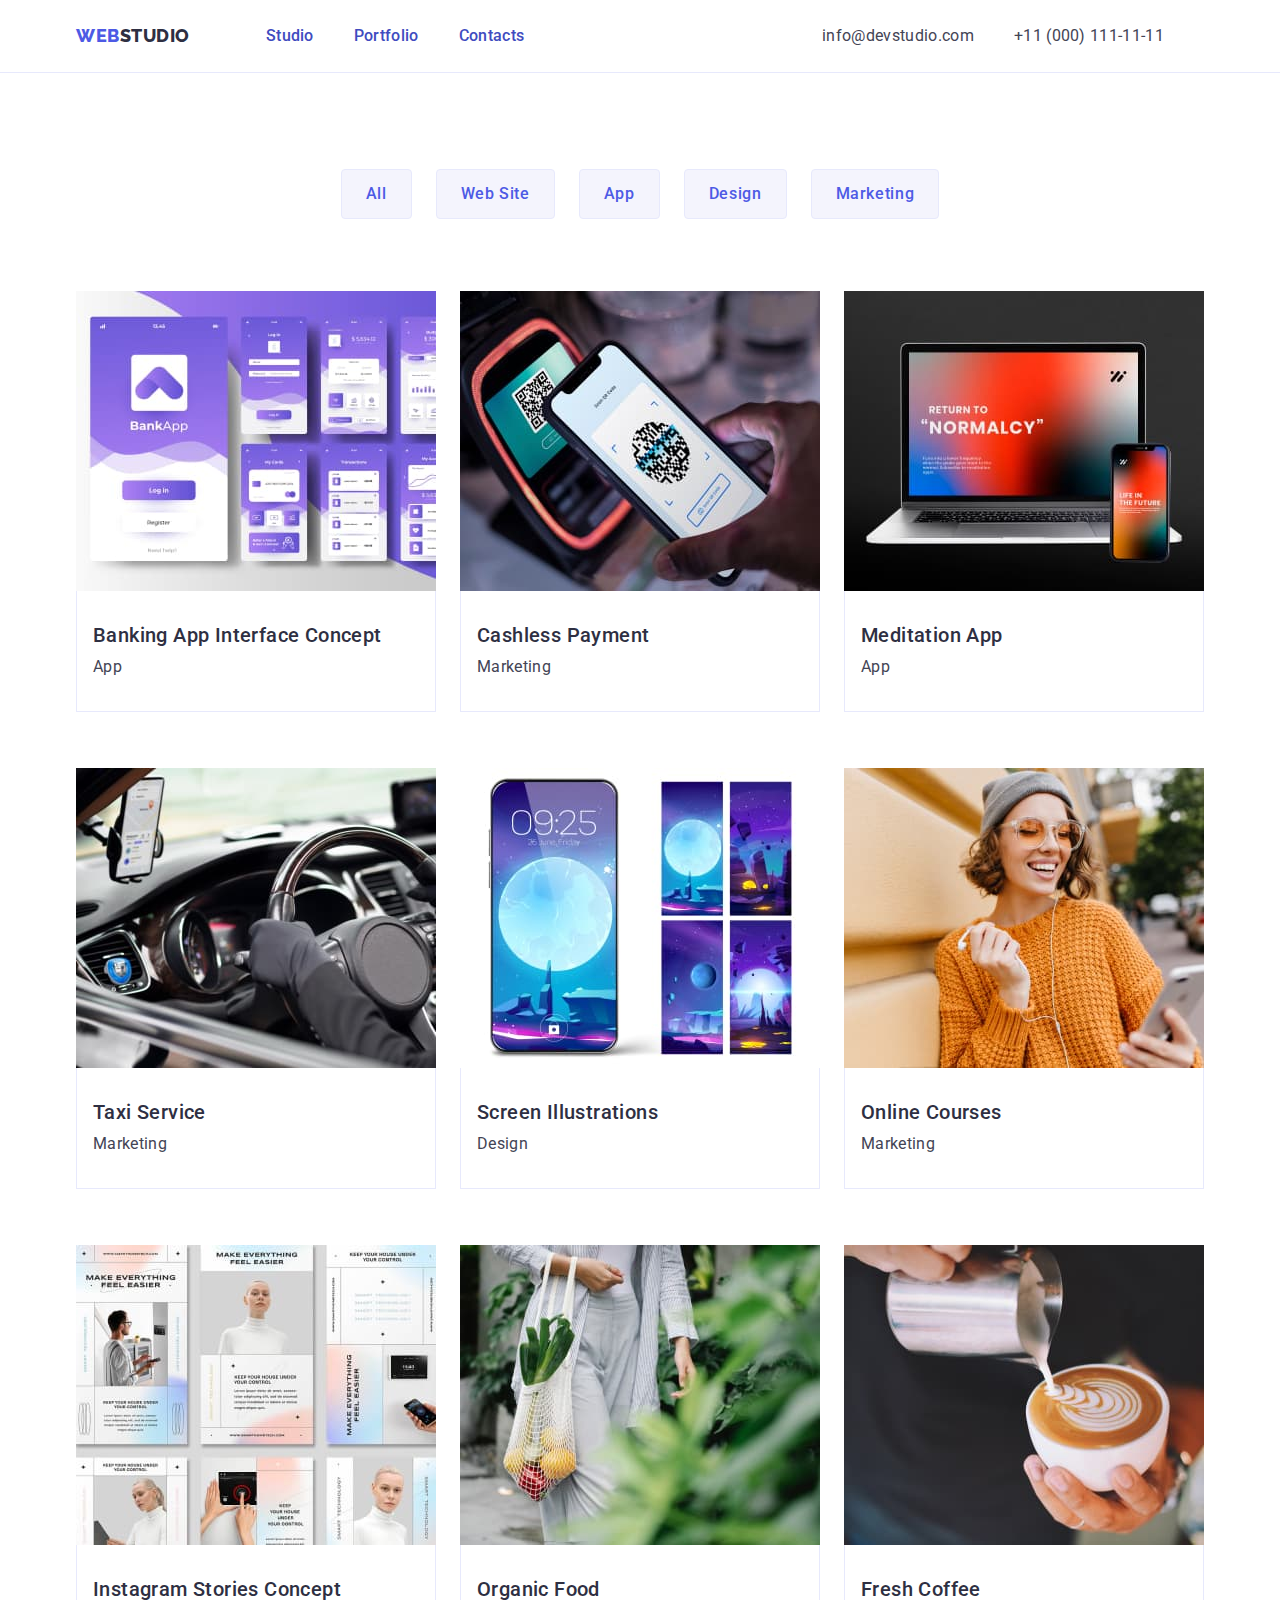
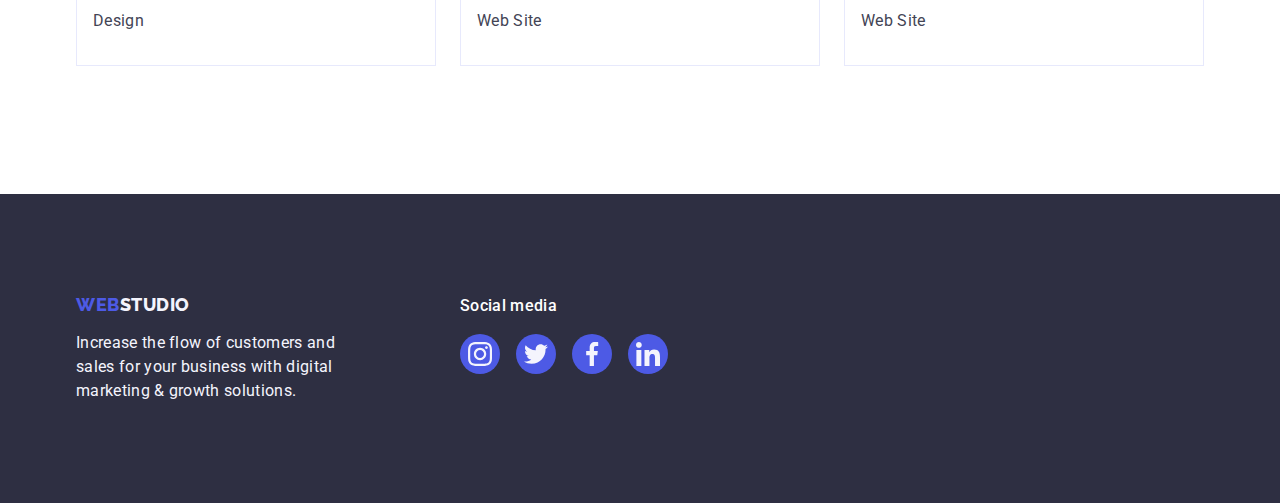
==== portfolio.html @ 4f115db9 "Add files via upload" ====
<!DOCTYPE html>
<html lang="en">

<head>
  <meta charset="UTF-8" />
  <meta http-equiv="X-UA-Compatible" content="IE=edge" />
  <meta name="viewport" content="width=device-width, initial-scale=1.0" />
  <title>Portfolio</title>
  <link rel="stylesheet" href="./css/modern-normalize.min.css" />
  <link rel="stylesheet" href="./css/style.css" />
  <link rel="preconnect" href="https://fonts.googleapis.com" />
  <link rel="preconnect" href="https://fonts.gstatic.com" crossorigin />
  <link href="https://fonts.googleapis.com/css2?family=Raleway:wght@800&display=swap" rel="stylesheet" />
  <link rel="preconnect" href="https://fonts.googleapis.com" />
  <link rel="preconnect" href="https://fonts.gstatic.com" crossorigin />
  <link href="https://fonts.googleapis.com/css2?family=Roboto:wght@400;500;700;900&display=swap" rel="stylesheet" />
</head>

<body class="body">
  <header class="portfolio-header">
    <div class="portfolio-header-container container">
      <nav class="portfolio-nav">
        <a class="logo link" href="./portfolio.html">Web <span class="header-logo-two">Studio</span></a>

        <ul class="portfolio-menu-nav list">
          <li>
            <a class="portfolio-menu-nav-item link" href="./index.html">Studio</a>
          </li>
          <li>
            <a class="portfolio-menu-nav-item link" href="./portfolio.html">Portfolio</a>
          </li>
          <li>
            <a class="portfolio-menu-nav-item link" href="">Contacts</a>
          </li>
        </ul>
      </nav>
      <address class="address">
        <ul class="addresses-list list">
          <li>
            <a class="address-item link" href="mailto:info@devstudio.com">info@devstudio.com</a>
          </li>
          <li>
            <a class="address-item link" href="tel:+110001111111">+11 (000) 111-11-11</a>
          </li>
        </ul>
      </address>
    </div>
  </header>

  <!--MAIN-->
  <main>
    <!--SECTION 1-->

    <section class="portfolio-section">
      <div class="portfolio-div container">
        <h1 class="visually-hidden">Buttons</h1>
        <ul class="buttons-list list">
          <li>
            <button class="portfolio-buttons" type="button">All</button>
          </li>
          <li>
            <button class="portfolio-buttons" type="button">Web Site</button>
          </li>
          <li>
            <button class="portfolio-buttons" type="button">App</button>
          </li>
          <li>
            <button class="portfolio-buttons" type="button">Design</button>
          </li>
          <li>
            <button class="portfolio-buttons" type="button">Marketing</button>
          </li>
        </ul>

        <ul class="apps-item list">
          <li class="apps-list-item">
            <a class="apps-item-link link" href="">
              <div class="foto-item-portfolio">
                <img src="./images/concept-foto.jpg" alt="concept-foto" width="360" height="300" />
                <p class="foto-item-portfolio-text">14 Stylish and User-Friendly App Design Concepts · Task Manager App · Calorie Tracker App · Exotic Fruit Ecommerce App · Cloud Storage App</p>
              </div>
              <div class="app-div">
                <h2 class="second-title">Banking App Interface Concept</h2>
                <p class="p-p-item">App</p>
              </div>
            </a>
          </li>
          <li class="apps-list-item">
            <a class="apps-item-link link" href="">
              <div class="foto-item-portfolio">
              <img src="./images/payment-foto.jpg" alt="payment-foto" width="360" height="300" />
              <p class="foto-item-portfolio-text">14 Stylish and User-Friendly App Design Concepts · Task Manager App · Calorie Tracker App · Exotic Fruit Ecommerce App · Cloud Storage App</p>
            </div>
              <div class="app-div">
                <h2 class="second-title">Cashless Payment</h2>
                <p class="p-p-item">Marketing</p>
              </div>
            </a>
          </li>

          <li class="apps-list-item">
            <a class="apps-item-link link" href="">
              <div class="foto-item-portfolio">
              <img src="./images/meditation-app-foto.jpg" alt="meditation-app-foto" width="360" height="300" />
              <p class="foto-item-portfolio-text">14 Stylish and User-Friendly App Design Concepts · Task Manager App · Calorie Tracker App · Exotic Fruit Ecommerce App · Cloud Storage App</p>
            </div>
              <div class="app-div">
                <h2 class="second-title">Meditation App</h2>
                <p class="p-p-item">App</p>
              </div>
            </a>
          </li>

          <li class="apps-list-item">
            <a class="apps-item-link link" href="">
              <div class="foto-item-portfolio">
              <img src="./images/taxi-service.jpg" alt="taxi-service" width="360" height="300" />
              <p class="foto-item-portfolio-text">14 Stylish and User-Friendly App Design Concepts · Task Manager App · Calorie Tracker App · Exotic Fruit Ecommerce App · Cloud Storage App</p>
            </div>
              <div class="app-div">
                <h2 class="second-title">Taxi Service</h2>
                <p class="p-p-item">Marketing</p>
              </div>
            </a>
          </li>

          <li class="apps-list-item">
            <a class="apps-item-link link" href="">
              <div class="foto-item-portfolio">
              <img src="./images/illustrations.jpg" alt="illustrations" width="360" height="300" />
              <p class="foto-item-portfolio-text">14 Stylish and User-Friendly App Design Concepts · Task Manager App · Calorie Tracker App · Exotic Fruit Ecommerce App · Cloud Storage App</p>
            </div>
              <div class="app-div">
                <h2 class="second-title">Screen Illustrations</h2>
                <p class="p-p-item">Design</p>
              </div>
            </a>
          </li>

          <li class="apps-list-item">
            <a class="apps-item-link link" href="">
              <div class="foto-item-portfolio">
              <img src="./images/online-courses.jpg" alt="online-courses" width="360" height="300" />
              <p class="foto-item-portfolio-text">14 Stylish and User-Friendly App Design Concepts · Task Manager App · Calorie Tracker App · Exotic Fruit Ecommerce App · Cloud Storage App</p>
            </div>
              <div class="app-div">
                <h2 class="second-title">Online Courses</h2>
                <p class="p-p-item">Marketing</p>
              </div>
            </a>
          </li>

          <li class="apps-list-item">
            <a class="apps-item-link link" href="">
              <div class="foto-item-portfolio">
              <img src="./images/stories-concept.jpg" alt="stories-concept" width="360" height="300" />
              <p class="foto-item-portfolio-text">14 Stylish and User-Friendly App Design Concepts · Task Manager App · Calorie Tracker App · Exotic Fruit Ecommerce App · Cloud Storage App</p>
            </div>
              <div class="app-div">
                <h2 class="second-title">Instagram Stories Concept</h2>
                <p class="p-p-item">Design</p>
              </div>
            </a>
          </li>

          <li class="apps-list-item">
            <a class="apps-item-link link" href="">
              <div class="foto-item-portfolio">
              <img src="./images/organic-food.jpg" alt="organic-food" width="360" height="300" />
              <p class="foto-item-portfolio-text">14 Stylish and User-Friendly App Design Concepts · Task Manager App · Calorie Tracker App · Exotic Fruit Ecommerce App · Cloud Storage App</p>
            </div>
              <div class="app-div">
                <h2 class="second-title">Organic Food</h2>
                <p class="p-p-item">Web Site</p>
              </div>
            </a>
          </li>

          <li class="apps-list-item">
            <a class="apps-item-link link" href="">
              <div class="foto-item-portfolio">
              <img src="./images/coffee.jpg" alt="coffee" width="360" height="300" />
              <p class="foto-item-portfolio-text">14 Stylish and User-Friendly App Design Concepts · Task Manager App · Calorie Tracker App · Exotic Fruit Ecommerce App · Cloud Storage App</p>
            </div>
              <div class="app-div">
                <h2 class="second-title">Fresh Coffee</h2>
                <p class="p-p-item">Web Site</p>
              </div>
            </a>
          </li>
        </ul>
      </div>
    </section>
  </main>

  <!--FOOTER-->
  <!--
    <footer class="footer">
      <div class="footer-container container">
        <div class="footer-container-one-port container">
        <a class="footer-logo link" href="./portfolio.html"
          >Web<span class="footer-logo-two">Studio</span></a>
        
        <p class="logo-footer-text">
          Increase the flow of customers and sales for your business with
          digital marketing & growth solutions.
        </p>
      </div>
      <div class="footer-container-social-two">
        <p class="social-title">Social media</p>
        <ul class="footer-social-media list">
          <li class="footer-social-media-item">
            <a class="footer-social-media-link link" href="">
              <svg class="social-ikons" width="24" height="24">
                <use href="./images/icons.svg#instagram"></use>
              </svg>
            </a>
          </li>

          <li class="footer-social-media-item">
            <a class="footer-social-media-link link" href="">
              <svg class="social-ikons" width="24" height="24">
                <use href="./images/icons.svg#twitter"></use>
              </svg>
            </a>
          </li>

          <li class="footer-social-media-item">
            <a class="footer-social-media-link link" href="">
              <svg class="social-ikons" width="24" height="24">
                <use href="./images/icons.svg#facebook"></use>
              </svg>
            </a>
          </li>

          <li class="footer-social-media-item">
            <a class="footer-social-media-link link" href="">
              <svg class="social-ikons" width="24" height="24">
                <use href="./images/icons.svg#linkedin"></use>
              </svg>
            </a>
          </li>
        </ul>
        </div>
      </div>
    </footer>
  -->


  <footer class="footer">
    <div class="footer-container container">
      <div class="footer-index-social">
        <a class="footer-logo link" href="./index.html">Web<span class="footer-logo-two">Studio</span></a>
        <p class="logo-footer-text">
          Increase the flow of customers and sales for your business with
          digital marketing & growth solutions.
        </p>
      </div>

      <div class="footer-container-social-two">
        <p class="social-title">Social media</p>
        <ul class="footer-social-media list">
          <li class="footer-social-media-item">
            <a class="footer-social-media-link link" href="">
              <svg class="social-ikons" width="24" height="24">
                <use href="./images/icons.svg#instagram"></use>
              </svg>
            </a>
          </li>

          <li class="footer-social-media-item">
            <a class="footer-social-media-link link" href="">
              <svg class="social-ikons" width="24" height="24">
                <use href="./images/icons.svg#twitter"></use>
              </svg>
            </a>
          </li>

          <li class="footer-social-media-item">
            <a class="footer-social-media-link link" href="">
              <svg class="social-ikons" width="24" height="24">
                <use href="./images/icons.svg#facebook"></use>
              </svg>
            </a>
          </li>

          <li class="footer-social-media-item">
            <a class="footer-social-media-link link" href="">
              <svg class="social-ikons" width="24" height="24">
                <use href="./images/icons.svg#linkedin"></use>
              </svg>
            </a>
          </li>
        </ul>
      </div>
    </div>
  </footer>

</body>

</html>
---- css/style.css ----
:root {
  --color-iris: #4d5ae5;
  --color-ocean: #404bbf;
  --color-navy-blue: #2e2f42;
  --color-green: #31d0aa;
  --color-slate: #434455;
  --color-light-slate: #8e8f99;
  --color-cornflower: #e7e9fc;
  --color-cloud: #f4f4fd;
  --color-white: #ffffff;
  --color-dairy: #fcfcfc;
}



h1,
h2,
h3,
h4,
h5,
ul,
p,
a {
  margin: 0;
}


.body {
  font-family: "Roboto", sans-serif;
  color: #434455;
  background-color: #ffffff;
}

/*INDEX*/

/*HEADER*/

img {
  display: block;
}

.header {
  border-bottom: 1px solid #e7e9fc;
  box-shadow: 0px 2px 1px rgba(46, 47, 66, 0.08),
    0px 1px 1px rgba(46, 47, 66, 0.16), 0px 1px 6px rgba(46, 47, 66, 0.08);
}

.header-container {
  display: flex;
  justify-content: space-between;
}

.container {
  width: 1158px;
  margin: 0 auto;
  padding-left: 15px;
  padding-right: 15px;
}

.navigation {
  display: flex;
  align-items: center;
}

ul {
  padding-left: 0;
}

.logo {
  font-family: "Raleway";
  font-style: normal;
  font-weight: 800;
  font-size: 18px;
  line-height: 21px;
  display: flex;
  align-items: center;
  letter-spacing: 0.03em;
  text-transform: uppercase;
  color: #4d5ae5;
  margin-right: 76px;
}

.link {
  text-decoration: none;
  text-decoration: none;
}

.header-logo-two {
  font-family: "Raleway", sans-serif;
  font-style: normal;
  font-weight: 800;
  font-size: 18px;
  line-height: 21px;
  display: flex;
  letter-spacing: 0.03em;
  text-transform: uppercase;
  color: #2e2f42;
  line-height: 1.17;
}

.list {
  list-style: none;
}

.menu-nav {
  font-weight: 500;
  font-size: 16px;
  line-height: 1.5;
  letter-spacing: 0.02em;
  color: #2e2f42;
  display: flex;
  gap: 40px;
}

.menu-nav-item {
  display: block;
  color: #404bbf;
  transition: color 250ms cubic-bezier(0.4, 0, 0.2, 1);
  position: relative;
  padding: 24px 0;
}

.menu-nav-item:hover {
  color: #404bbf;
}

.menu-nav-item:focus {
  color: #404bbf;
}


.menu-nav-item::after {
  border-radius: 2px;
  content: '';
  position: absolute;
  bottom: -1px;
  width: 100%;
  height: 4px;
  display: block;
  background-color: #404BBF;
  opacity: 0;
}

.menu-nav-item::after:hover {
  content: '';
  position: absolute;
  bottom: -1px;
  width: 100%;
  height: 4px;
  display: block;
  background-color: #404BBF;
  opacity: 1;
}

.addresses-list {
  display: block;
  padding-right: 40px;
  max-width: 310;
  gap: 40px;
}

.menu-nav:hover {
  color: #404bbf;
}

.menu-nav:focus {
  color: #404bbf;
}

.address {
  font-style: normal;
  margin-left: auto;
}

.address-item {
  margin: 0;
  display: block;
  transition: color 250ms cubic-bezier(0.4, 0, 0.2, 1);
  font-family: "Roboto";
  font-style: normal;
  font-weight: 400;
  font-size: 16px;
  line-height: 24px;
  letter-spacing: 0.02em;
  color: #434455;
  padding: 24px 0;
}

.address-item:hover {
  color: #404bbf;
}

.address-item:focus {
  color: #404bbf;
}

/*SECTION 1*/

.section-one {
  margin-left: auto;
  margin-right: auto;
  max-width: 1440px;
  padding: 188px 0;
  background: #2e2f42;
  background: linear-gradient(rgba(46, 47, 66, 0.7), rgba(46, 47, 66, 0.7)),
    url(../images/people-office.jpg);
  background-repeat: no-repeat;
  background-size: cover;
  background-position: center;
}

.visually-hidden {
  position: absolute;
  width: 1px;
  height: 1px;
  margin: -1px;
  border: 0;
  padding: 0;

  white-space: nowrap;
  clip-path: inset(100%);
  clip: rect(0 0 0 0);
  overflow: hidden;
}

.main-title {
  line-height: 1.07;
  text-align: center;
  letter-spacing: 0.02em;
  color: #ffffff;
  font-size: 56px;
  max-width: 496px;
  display: block;
  margin: 0;
  margin-left: auto;
  margin-right: auto;
  margin-bottom: 48px;
}

.hero-button {
  transition: background-color 250ms cubic-bezier(0.4, 0, 0.2, 1);
  background-color: #4d5ae5;
  font-family: "Roboto", sans-serif;
  font-weight: 500;
  font-size: 16px;
  line-height: 1.5;
  letter-spacing: 0.04em;
  color: #ffffff;
  cursor: pointer;
  display: block;
  margin: 0 auto;
  min-width: 169px;
  height: 56px;
  border: none;
  border-radius: 4px;
}

.hero-button:hover {
  background-color: #404bbf;
}

.hero-button:focus {
  background-color: #404bbf;
}

/*SECTION 2*/

.value-items-div {
  display: flex;
  align-items: center;
  justify-content: center;
  height: 112px;
  width: 264px;
  margin-bottom: 8px;
  background: #F4F4FD;
  border-radius: 4px;
}

.second-title {
  font-weight: 500;
  font-size: 20px;
  line-height: 1.2;
  letter-spacing: 0.02em;
  color: #2e2f42;
  margin-bottom: 8px;
}

.second-container {
  display: flex;
}

.section-two {
  padding: 120px 0;
}

.values-list {
  display: flex;
  gap: 24px;
}

.value-item {
  flex-basis: calc((100% - 72px) / 4);
}

.value-title {
  font-weight: 500;
  font-size: 20px;
  line-height: 1.2;
  letter-spacing: 0.02em;
  color: #2e2f42;
  margin-bottom: 8px;
}

.value-text {
  font-size: 16px;
  line-height: 1.5;
  letter-spacing: 0.02em;
  color: #434455;
}

/*SECTION 3*/

.section-three {
  padding-bottom: 120px;
  padding: 32px 0;
}

.third-title {
  font-size: 36px;
  line-height: 1.11;
  text-align: center;
  letter-spacing: 0.02em;
  text-transform: capitalize;
  color: #2e2f42;
  margin-bottom: 72px;
}

.works-list {
  display: flex;
  gap: 24px;
}

.works-list-item {
  flex-basis: calc((100% - 48px) / 3);
}

/*SECTION 4*/

.section-fourth {
  background-color: #f4f4fd;
  padding: 120px 0;
}

.team-title {
  font-size: 36px;
  line-height: 1.11;
  text-align: center;
  letter-spacing: 0.02em;
  text-transform: capitalize;
  color: #2e2f42;
  margin-bottom: 72px;
}

.team-list {
  display: flex;
  gap: 24px;
}

.team-div {
  padding: 32px 0;
}


.team-container-div {
  padding: 32px 0;
}

.team-item {
  background-color: #ffffff;
  flex-basis: calc((100% - 72px) / 4);
  background: #ffffff;
  border-radius: 0px 0px 4px 4px;
  box-shadow: 0px 1px 6px rgba(46, 47, 66, 0.08),
    0px 1px 1px rgba(46, 47, 66, 0.16), 0px 2px 1px rgba(46, 47, 66, 0.08);
  border-radius: 0px 0px 4px 4px;
}

.team-div {
  padding-top: 32px;
  padding-bottom: 32px;
}

.h-item {
  font-weight: 500;
  font-size: 20px;
  line-height: 1.2;
  letter-spacing: 0.02em;
  color: #2e2f42;
  text-align: center;
  margin-bottom: 8px;
}

.p-item {
  font-size: 16px;
  line-height: 1.5;
  letter-spacing: 0.02em;
  color: #434455;
  text-align: center;
}

.dudes {
  display: block;
}

/*FOOTER*/

.footer-container {
  display: flex;
  align-items: baseline;
}

.footer {
  background-color: #2e2f42;
  padding: 100px 0;
  max-height: 315px;
}


.footer-index-social {
  flex-direction: column;
  display: flex;

}

.footer-logo {
  font-family: "Raleway";
  font-style: normal;
  font-weight: 800;
  font-size: 18px;
  line-height: 21px;
  display: flex;
  align-items: center;
  letter-spacing: 0.03em;
  text-transform: uppercase;
  color: #4d5ae5;
  display: inline-block;
  margin-right: 76px;
}

.footer-logo-two {
  font-family: "Raleway";
  font-style: normal;
  font-weight: 800;
  font-size: 18px;
  line-height: 21px;
  display: flex;
  align-items: center;
  letter-spacing: 0.03em;
  text-transform: uppercase;
  color: #f4f4fd;
  display: inline-block;
  margin-bottom: 16px;
}

.logo-footer-text {
  font-family: "Roboto";
  font-style: normal;
  font-weight: 400;
  font-size: 16px;
  line-height: 24px;
  letter-spacing: 0.02em;
  color: #f4f4fd;
  max-width: 264px;
}

/*SECTION 5 */

.five-div {
  width: 1128px;
}

/*   PORTFOLIO   */

.portfolio-header {
  border-bottom: 1px solid #e7e9fc;
}

.portfolio-header-container {
  justify-content: space-between;
  display: flex;
}

.portfolio-nav {
  display: flex;
  align-items: center;
}

.portfolio-menu-nav {
  font-weight: 500;
  font-size: 16px;
  line-height: 1.5;
  letter-spacing: 0.02em;
  color: #2e2f42;
  display: flex;
  gap: 40px;
}

.portfolio-menu-nav-item {
  position: relative;
  transition: color 250ms cubic-bezier(0.4, 0, 0.2, 1);
  color: #404bbf;
  padding: 24px 0;
}

.portfolio-menu-nav-item:hover {
  color: #404bbf;
}



.portfolio-menu-nav-item::after {
  left: 0;
  border-radius: 2px;
  content: '';
  position: absolute;
  bottom: -1px;
  width: 100%;
  height: 4px;
  display: block;
  background-color: #404BBF;
  opacity: 0;
}

.portfolio-menu-nav-item::after:hover {
  left: 0;
  content: '';
  position: absolute;
  bottom: -1px;
  width: 100%;
  height: 4px;
  display: block;
  background-color: #404BBF;
  opacity: 1;
}

.addresses-list {
  display: flex;
  gap: 40px;
}

.portfolio-menu-nav:hover {
  color: #404bbf;
}

.portfolio-menu-nav:focus {
  color: #404bbf;
}

.portfolio-buttons {
  transition: color 250ms cubic-bezier(0.4, 0, 0.2, 1), background-color 250ms cubic-bezier(0.4, 0, 0.2, 1),
    border-color 250ms cubic-bezier(0.4, 0, 0.2, 1), box-shadow 250ms cubic-bezier(0.4, 0, 0.2, 1);
  font-family: "Roboto", sans-serif;
  font-weight: 500;
  font-size: 16px;
  line-height: 1.5;
  letter-spacing: 0.04em;
  color: #4d5ae5;
  background-color: #f4f4fd;
  cursor: pointer;
  border: 1px solid #e7e9fc;
  border-radius: 4px;
  padding: 12px 24px;
  border: 1px solid #e7e9fc;
  border-radius: 4px;
}

.portfolio-buttons:hover {
  color: #ffffff;
  background-color: #404bbf;
  border: 1px solid transparent;
  box-shadow: 0px 3px 1px rgba(0, 0, 0, 0.1), 0px 2px 1px rgba(0, 0, 0, 0.08),
    0px 2px 2px rgba(0, 0, 0, 0.12);
}

.portfolio-buttons:focus {
  color: #ffffff;
  background-color: #404bbf;
  border: 1px solid transparent;
  box-shadow: 0px 3px 1px rgba(0, 0, 0, 0.1), 0px 2px 1px rgba(0, 0, 0, 0.08),
    0px 2px 2px rgba(0, 0, 0, 0.12);
}

.div-portfolio {
  border: #2e2f42;
  border-top: none;
}

.portfolio-section {
  padding: 96px 0 120px;
}

.buttons-list {
  display: flex;
  justify-content: center;
  gap: 24px;
  margin-bottom: 72px;
}

.apps-item {
  display: flex;
  background: #ffffff;
  flex-wrap: wrap;
  column-gap: 24px;
  row-gap: 48px;
}

.apps-item-link {
  transition: box-shadow 250ms cubic-bezier(0.4, 0, 0.2, 1);
  display: block;
}

.p-p-item {
  font-family: 'Roboto';
  font-style: normal;
  font-weight: 400;
  font-size: 16px;
  line-height: 24px;
  /* identical to box height, or 150% */

  letter-spacing: 0.02em;

  /* SLATE */

  color: #434455;

}

.apps-item-link:hover {
  border: 1px solid #f4f4fd;
  box-shadow: 0px 1px 6px rgba(46, 47, 66, 0.08),
    0px 1px 1px rgba(46, 47, 66, 0.16), 0px 2px 1px rgba(46, 47, 66, 0.08);
}

.apps-list-item {
  width: calc((100% - 48px) / 3);
}

.app-div {
  padding: 32px 16px;
  border: 1px solid #e7e9fc;
  border-top: none;
  margin-bottom: 8px;
}


.foto-item-portfolio {
  position: relative;
  overflow: hidden;
}

.foto-item-portfolio-text {
  padding: 40px 32px;
  transition: transform 250ms cubic-bezier(0.4, 0, 0.2, 1);
  position: absolute;
  font-family: 'Roboto';
  font-style: normal;
  font-weight: 400;
  font-size: 16px;
  line-height: 24px;
  letter-spacing: 0.02em;
  color: #F4F4FD;
  top: 0;
  background-color: #4d5ae5;
  height: 100%;
  width: 100%;
  transform: translateY(100%);
}



 
 .foto-item-portfolio:hover .foto-item-portfolio-text,
.foto-item-portfolio:focus .foto-item-portfolio-text {
  transform: translateY(0%);
}


.socials {
  display: flex;
  flex-direction: row;
  justify-content: center;
  align-items: center;
  padding: 0px;
  gap: 24px;
}

.socials-item {
  width: 40px;
  height: 40px;
}

.social-link {
  transition: background-color 250ms cubic-bezier(0.4, 0, 0.2, 1);
  width: 100%;
  height: 100%;
  background-color: #4d5ae5;
  border-radius: 50%;
  display: flex;
  align-items: center;
  justify-content: center;
}

.social-link:hover {
  background-color: #404bbf;
}


.social-link:focus {
  background-color: #404bbf;
}



.media-title {
  font-family: "Roboto";
  font-style: normal;
  font-weight: 500;
  font-size: 16px;
  line-height: 24px;
  letter-spacing: 0.02em;
  color: #ffffff;
  display: inline-block;
}

.social-icons {
  fill: #f4f4fd;
}

/*CUSTOMERS*/

.customers-title {
  margin-top: 0px;
  margin-bottom: 72px;
  font-family: "Roboto";
  font-style: normal;
  font-weight: 700;
  font-size: 36px;
  line-height: 40px;
  text-align: center;
  letter-spacing: 0.02em;
  text-transform: capitalize;
  color: #2e2f42;
  line-height: 1.1;
}


.customers-icon {
  fill: currentColor;
}

.section-five {
  padding-top: 120px;
  padding-bottom: 120px;
}

.cus-container {
  width: 1140px;
}


.customers-list {
  display: flex;
  flex-direction: row;
  align-items: flex-start;
  gap: 24px;
}

.customers-item {
  width: calc((100% - 120px) / 6);
  height: 88px;

}

.customers-link {
  transition: border-color 250ms cubic-bezier(0.4, 0, 0.2, 1), color 250ms cubic-bezier(0.4, 0, 0.2, 1);
  display: flex;
  align-items: center;
  justify-content: center;
  border: 1px solid #8e8f99;
  border-radius: 4px;
  box-sizing: border-box;
  width: 100%;
  height: 100%;
  color: #8e8f99;
  ;
}

.customers-link:hover {
  border-color: #404bbf;
  color: #404bbf;
}

.customers-link:focus {
  border-color: #404bbf;
  color: #404bbf;
}

.social-title {
  margin-top: 0px;
  margin-bottom: 16px;
  font-family: "Roboto";
  font-style: normal;
  font-weight: 500;
  font-size: 16px;
  line-height: 24px;
  letter-spacing: 0.02em;
  color: hsl(0, 0%, 100%);
}

.footer-index-social {
  display: flex;
  align-items: baseline;
  margin-right: 120px;
}

.footer-social-media {
  display: flex;
  flex-direction: row;
  justify-content: center;
  align-items: center;
  padding: 0px;
  gap: 16px;
}

.footer-social-media-link {
  transition: background-color 250ms cubic-bezier(0.4, 0, 0.2, 1);
  width: 100%;
  height: 100%;
  background-color: #4d5ae5;
  border-radius: 50%;
  display: flex;
  align-items: center;
  justify-content: center;
}

.footer-social-media-link:hover {
  background-color: #31d0aa;
}

.footer-social-media-link:focus {
  background-color: #31d0aa;
}

.social-ikons {
  fill: #f4f4fd;
}

.footer-container-social-two {
  gap: 16px;
}

.footer-container {
  display: flex;
}


.footer-social-media-item {
  width: 40px;
  height: 40px;
}


/*  JS   */

.modal-blank {
  position: fixed;
  top: 0;
  left: 0;
  width: 100%;
  height: 100%;
  background-color: rgba(46, 47, 66, 0.4);
  transition: opacity 250ms cubic-bezier(0.4, 0, 0.2, 1), visibility 250ms cubic-bezier(0.4, 0, 0.2, 1);
}

.is-hidden {
  opacity: 0;
  visibility: hidden;
  pointer-events: none;
}

.modal-blank-open {
  position: absolute;
  top: 50%;
  left: 50%;
  transform: translate(-50%, -50%) scale(1);
  background: #fcfcfc;
  box-shadow: 0px 1px 1px rgba(0, 0, 0, 0.14), 0px 1px 3px rgba(0, 0, 0, 0.12), 0px 2px 1px rgba(0, 0, 0, 0.2);
  border-radius: 4px;
  transition: transform 250ms cubic-bezier(0.4, 0, 0.2, 1);
  min-height: 584px;
  width: 408px;

}

.modal-close-btn {
  display: flex;
  align-items: center;
  justify-content: center;
  background-color: #e7e9fc;
  border: 1px solid rgba(0, 0, 0, 0.1);
  position: absolute;
  top: 24px;
  padding: 0;
  border-radius: 50%;
  right: 24px;
  height: 24px;
  width: 24px;
  cursor: pointer;
  transition: background-color 250ms cubic-bezier(0.4, 0, 0.2, 1), border 250ms cubic-bezier(0.4, 0, 0.2, 1);
}

.modal-close-btn:hover {
  background-color: #404bbf;
  border: none;
}

.modal-close-btn:focus {
  background-color: #404bbf;
  border: none;
}

.svg-modal-close {
  transition: fill 250ms cubic-bezier(0.4, 0, 0.2, 1);

}


.modal-close-btn:hover .svg-modal-close {
  fill: #ffffff;
}

.modal-close-btn:focus .svg-modal-close {
  fill: #ffffff;
}

/* SUBSCRIBE */

.subscribe-title {
  font-family: 'Roboto';
  font-style: normal;
  font-weight: 500;
  font-size: 16px;
  line-height: 24px;
  letter-spacing: 0.02em;
  color: #FFFFFF;
}


.subscribe-div {
  flex-direction: column;
  gap: 192px;
  align-items: baseline;
  display: flex;
}


.subscribe-button {
  position: absolute;
  width: 165px;
  height: 40px;
  background: #4D5AE5;
  border-radius: 4px;
}

.telegram-button-text {
  position: relative;
  padding-left:24px ;
  padding-top: 8px;
  width: 77px;
  height: 24px;
  font-family: 'Roboto';
  font-style: normal;
  font-weight: 500;
  font-size: 16px;
  line-height: 24px;
  display: flex;
  align-items: center;
  text-align: center;
  letter-spacing: 0.04em;
  color: #FFFFFF;
}

.telegram-icon{
  position: relative;
  margin-left: 117px;
  margin-top: 8px;


}

.form-subscribe{
  box-sizing: border-box;
  border: 1px solid #FFFFFF;
filter: drop-shadow(0px 4px 4px rgba(0, 0, 0, 0.15));
border-radius: 4px;
}
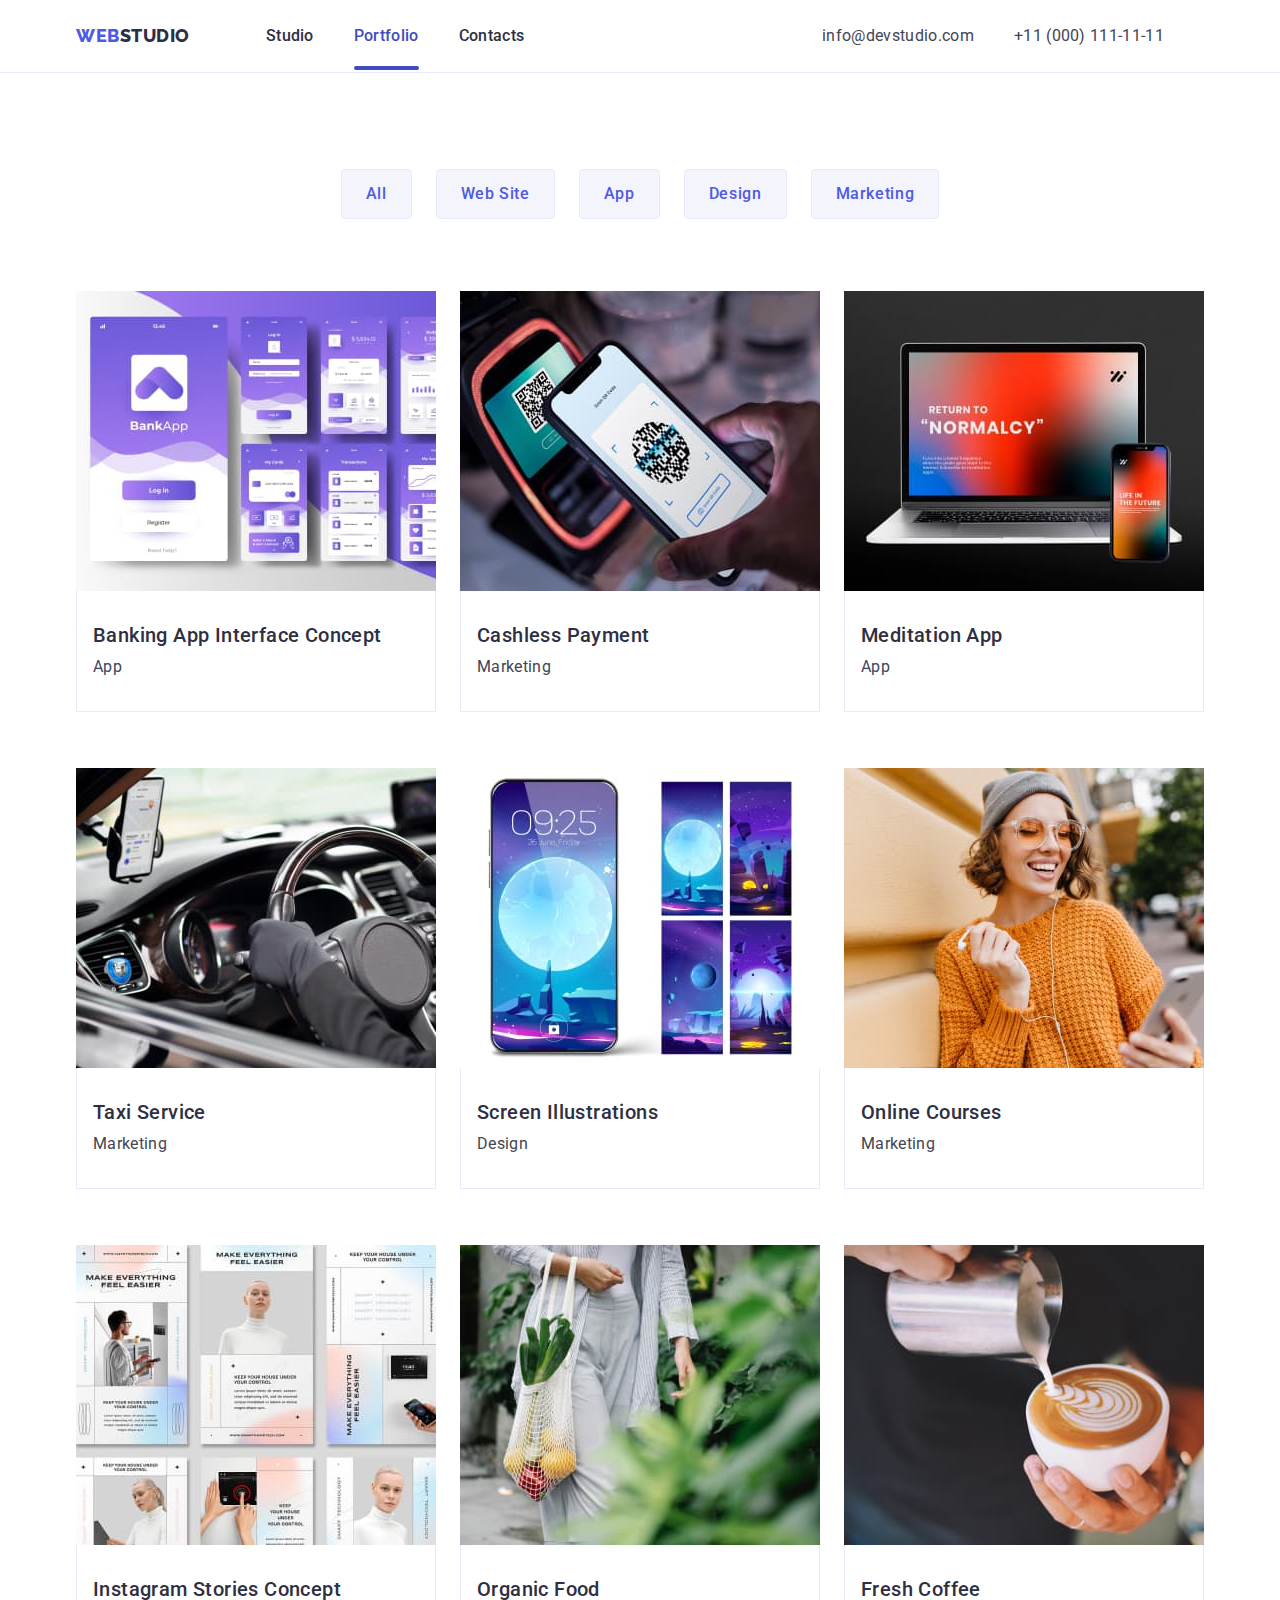
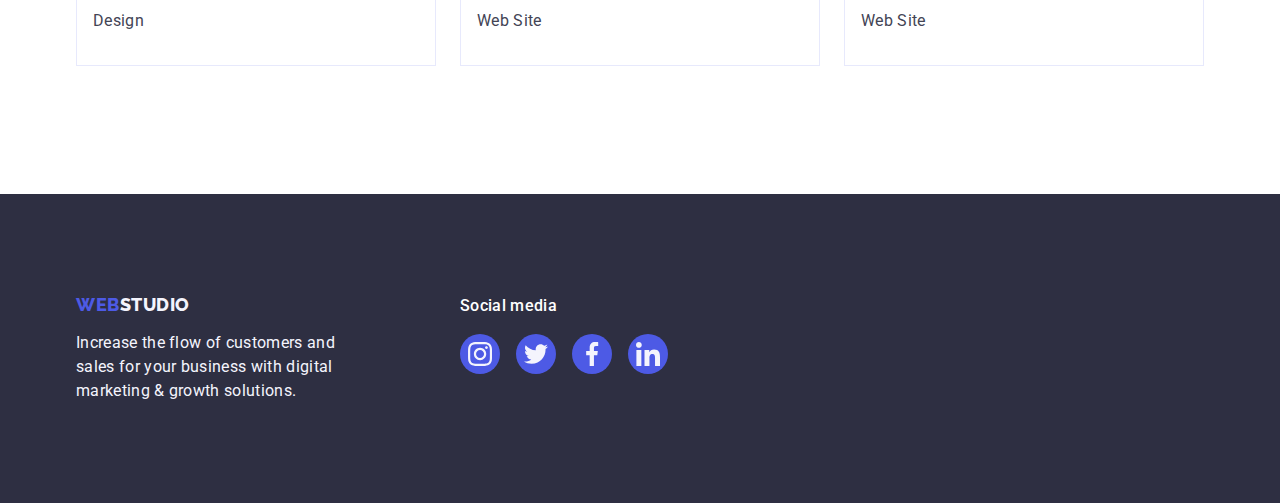
==== commit 369c1e21: "Add files via upload" ====
--- a/portfolio.html
+++ b/portfolio.html
@@ -27,7 +27,7 @@
             <a class="portfolio-menu-nav-item link" href="./index.html">Studio</a>
           </li>
           <li>
-            <a class="portfolio-menu-nav-item link" href="./portfolio.html">Portfolio</a>
+            <a class="menu-portfolio link" href="./portfolio.html">Portfolio</a>
           </li>
           <li>
             <a class="portfolio-menu-nav-item link" href="">Contacts</a>
@@ -298,4 +298,4 @@
 
 </body>
 
-</html>+</html>
--- a/css/style.css
+++ b/css/style.css
@@ -112,7 +112,8 @@
   gap: 40px;
 }
 
-.menu-nav-item {
+
+.menu-studio {
   display: block;
   color: #404bbf;
   transition: color 250ms cubic-bezier(0.4, 0, 0.2, 1);
@@ -120,6 +121,14 @@
   padding: 24px 0;
 }
 
+.menu-nav-item {
+  display: block;
+  color: #2e2f42;
+  transition: color 250ms cubic-bezier(0.4, 0, 0.2, 1);
+  position: relative;
+  padding: 24px 0;
+}
+
 .menu-nav-item:hover {
   color: #404bbf;
 }
@@ -129,7 +138,7 @@
 }
 
 
-.menu-nav-item::after {
+.menu-studio::after {
   border-radius: 2px;
   content: '';
   position: absolute;
@@ -138,10 +147,10 @@
   height: 4px;
   display: block;
   background-color: #404BBF;
-  opacity: 0;
-}
-
-.menu-nav-item::after:hover {
+
+}
+
+.menu-studio::after::after:hover {
   content: '';
   position: absolute;
   bottom: -1px;
@@ -495,31 +504,37 @@
   align-items: center;
 }
 
-.portfolio-menu-nav {
-  font-weight: 500;
-  font-size: 16px;
-  line-height: 1.5;
-  letter-spacing: 0.02em;
-  color: #2e2f42;
-  display: flex;
-  gap: 40px;
-}
-
-.portfolio-menu-nav-item {
+.menu-portfolio {
   position: relative;
   transition: color 250ms cubic-bezier(0.4, 0, 0.2, 1);
   color: #404bbf;
   padding: 24px 0;
 }
 
+.portfolio-menu-nav {
+  font-weight: 500;
+  font-size: 16px;
+  line-height: 1.5;
+  letter-spacing: 0.02em;
+  color: #2e2f42;
+  display: flex;
+  gap: 40px;
+}
+
+.portfolio-menu-nav-item {
+  position: relative;
+  transition: color 250ms cubic-bezier(0.4, 0, 0.2, 1);
+  color: #2e2f42;
+  padding: 24px 0;
+}
+
 .portfolio-menu-nav-item:hover {
   color: #404bbf;
 }
 
 
 
-.portfolio-menu-nav-item::after {
-  left: 0;
+.menu-portfolio::after {
   border-radius: 2px;
   content: '';
   position: absolute;
@@ -528,7 +543,6 @@
   height: 4px;
   display: block;
   background-color: #404BBF;
-  opacity: 0;
 }
 
 .portfolio-menu-nav-item::after:hover {
@@ -678,11 +692,14 @@
 
 
 
- 
- .foto-item-portfolio:hover .foto-item-portfolio-text,
-.foto-item-portfolio:focus .foto-item-portfolio-text {
+.apps-item-link:focus .foto-item-portfolio-text {
   transform: translateY(0%);
 }
+
+.apps-item-link:hover .foto-item-portfolio-text {
+  transform: translateY(0%);
+}
+
 
 
 .socials {
@@ -856,6 +873,7 @@
 }
 
 .footer-container-social-two {
+  margin-right: 80px;
   gap: 16px;
 }
 
@@ -888,7 +906,13 @@
   pointer-events: none;
 }
 
+.modal-form{
+  position: relative;
+  margin-top: 16px;
+}
+
 .modal-blank-open {
+  padding-left: 24px;
   position: absolute;
   top: 50%;
   left: 50%;
@@ -901,6 +925,7 @@
   width: 408px;
 
 }
+
 
 .modal-close-btn {
   display: flex;
@@ -945,36 +970,73 @@
 
 /* SUBSCRIBE */
 
-.subscribe-title {
-  font-family: 'Roboto';
-  font-style: normal;
-  font-weight: 500;
-  font-size: 16px;
-  line-height: 24px;
-  letter-spacing: 0.02em;
-  color: #FFFFFF;
-}
-
-
-.subscribe-div {
-  flex-direction: column;
-  gap: 192px;
-  align-items: baseline;
-  display: flex;
-}
-
-
-.subscribe-button {
-  position: absolute;
+
+.subscribe-btn {
   width: 165px;
   height: 40px;
   background: #4D5AE5;
   border-radius: 4px;
-}
+  font-family: 'Roboto';
+  font-style: normal;
+  font-weight: 500;
+  font-size: 16px;
+  line-height: 24px;
+  display: flex;
+  align-items: center;
+  text-align: center;
+  letter-spacing: 0.04em;
+  color: #FFFFFF;
+  margin-right: 300px;
+}
+
+.footer-subscribe {
+  display: flex;
+  flex-direction: column;
+  align-items: baseline;
+}
+
+.footer-subscribe-text {
+  font-family: 'Roboto';
+  font-style: normal;
+  font-weight: 500;
+  font-size: 16px;
+  line-height: 24px;
+  letter-spacing: 0.02em;
+  color: #FFFFFF;
+}
+
+.label-email {
+  display: block;
+  font-family: 'Roboto';
+  font-style: normal;
+  font-weight: 400;
+  font-size: 12px;
+  line-height: 24px;
+  align-items: center;
+  letter-spacing: 0.04em;
+  color: #FFFFFF;
+}
+
+.email-input {
+  margin-top: 16px;
+  outline: transparent;
+  color: #FFFFFF;
+  background-color: #2E2F42;
+  width: 264px;
+  height: 40px;
+  border: 1px solid #FFFFFF;
+  filter: drop-shadow(0px 4px 4px rgba(0, 0, 0, 0.15));
+  border-radius: 4px;
+}
+
+.email-input::placeholder{
+  color: #FFFFFF;
+}
+
 
 .telegram-button-text {
   position: relative;
-  padding-left:24px ;
+  padding-left: 24px;
   padding-top: 8px;
   width: 77px;
   height: 24px;
@@ -990,7 +1052,7 @@
   color: #FFFFFF;
 }
 
-.telegram-icon{
+.telegram-icon {
   position: relative;
   margin-left: 117px;
   margin-top: 8px;
@@ -998,9 +1060,154 @@
 
 }
 
-.form-subscribe{
-  box-sizing: border-box;
-  border: 1px solid #FFFFFF;
-filter: drop-shadow(0px 4px 4px rgba(0, 0, 0, 0.15));
-border-radius: 4px;
+
+
+.modal-send-btn {
+  transition: background-color 250ms cubic-bezier(0.4, 0, 0.2, 1);
+  background-color: #4d5ae5;
+  font-family: "Roboto", sans-serif;
+  font-weight: 500;
+  font-size: 16px;
+  line-height: 1.5;
+  letter-spacing: 0.04em;
+  color: #ffffff;
+  cursor: pointer;
+  display: block;
+  margin: 0 auto;
+  min-width: 169px;
+  height: 56px;
+  border: none;
+  border-radius: 4px;
+}
+
+.modal-text {
+  margin-top: 72px;
+  font-family: 'Roboto';
+  font-style: normal;
+  font-weight: 500;
+  font-size: 16px;
+  line-height: 24px;
+  text-align: center;
+  letter-spacing: 0.02em;
+  color: #2E2F42;
+}
+
+
+.modal-text-accept {
+  /* Small Text */
+
+  font-family: 'Roboto';
+  font-style: normal;
+  font-weight: 400;
+  font-size: 12px;
+  line-height: 14px;
+  /* or 117% */
+
+  letter-spacing: 0.04em;
+
+  /* LIGHT SLATE */
+
+  color: #8E8F99;
+}
+
+.modal-name-input {
+  outline: transparent;
+  width: 360px;
+  height: 40px;
+  border: 1px solid rgba(46, 47, 66, 0.4);
+  border-radius: 4px;
+  border-radius: 4px;
+}
+
+.modal-name-input:hover {
+  transition: border 250ms cubic-bezier(0.4, 0, 0.2, 1);
+  border: 1px solid #4D5AE5;
+}
+
+.modal-name-input:focus {
+  transition: border 250ms cubic-bezier(0.4, 0, 0.2, 1);
+  border: 1px solid #4D5AE5;
+}
+
+.modal-svg-icon {
+  position: absolute;
+  top: 50%;
+  left: 16px;
+  transform: translateY(-50%);
+  display: flex;
+  flex-direction: row;
+  align-items: flex-start;
+  padding: 3px 0px;
+  gap: 4px;
+
+  position: absolute;
+  fill: #2E2F42;
+}
+
+.modal-blank-div:hover .modal-svg-icon {
+  fill: #4D5AE5;
+}
+
+
+.agreement-label{
+  display: flex ;
+  margin-left: 12px;
+  margin-bottom: 16px;
+}
+
+.text-area-input {
+  margin-bottom: 16px;
+  outline: transparent;
+  width: 360px;
+  height: 120px;
+  border: 1px solid rgba(46, 47, 66, 0.4);
+  border-radius: 4px;
+  border-radius: 4px;
+}
+
+.text-area-input:hover {
+  transition: border 250ms cubic-bezier(0.4, 0, 0.2, 1);
+  border: 1px solid #4D5AE5;
+}
+
+.text-area-input:focus {
+  transition: border 250ms cubic-bezier(0.4, 0, 0.2, 1);
+  border: 1px solid #4D5AE5;
+}
+
+.modal-blank-div{
+  position: relative;
+}
+
+.text-area-input {
+  font-family: 'Roboto';
+  font-style: normal;
+  font-weight: 400;
+  font-size: 12px;
+  line-height: 14px;
+  /* identical to box height, or 117% */
+
+  letter-spacing: 0.04em;
+
+  /* NAVY BLUE modal */
+
+  color: rgba(46, 47, 66, 0.4);
+}
+
+.modal-label-name {
+  display: block;
+  margin-top: 8px;
+  margin-bottom: 8px;
+  font-family: 'Roboto';
+  font-style: normal;
+  font-weight: 400;
+  font-size: 12px;
+  line-height: 14px;
+  /* identical to box height, or 117% */
+
+  letter-spacing: 0.04em;
+
+  /* LIGHT SLATE */
+
+  color: #8E8F99;
 }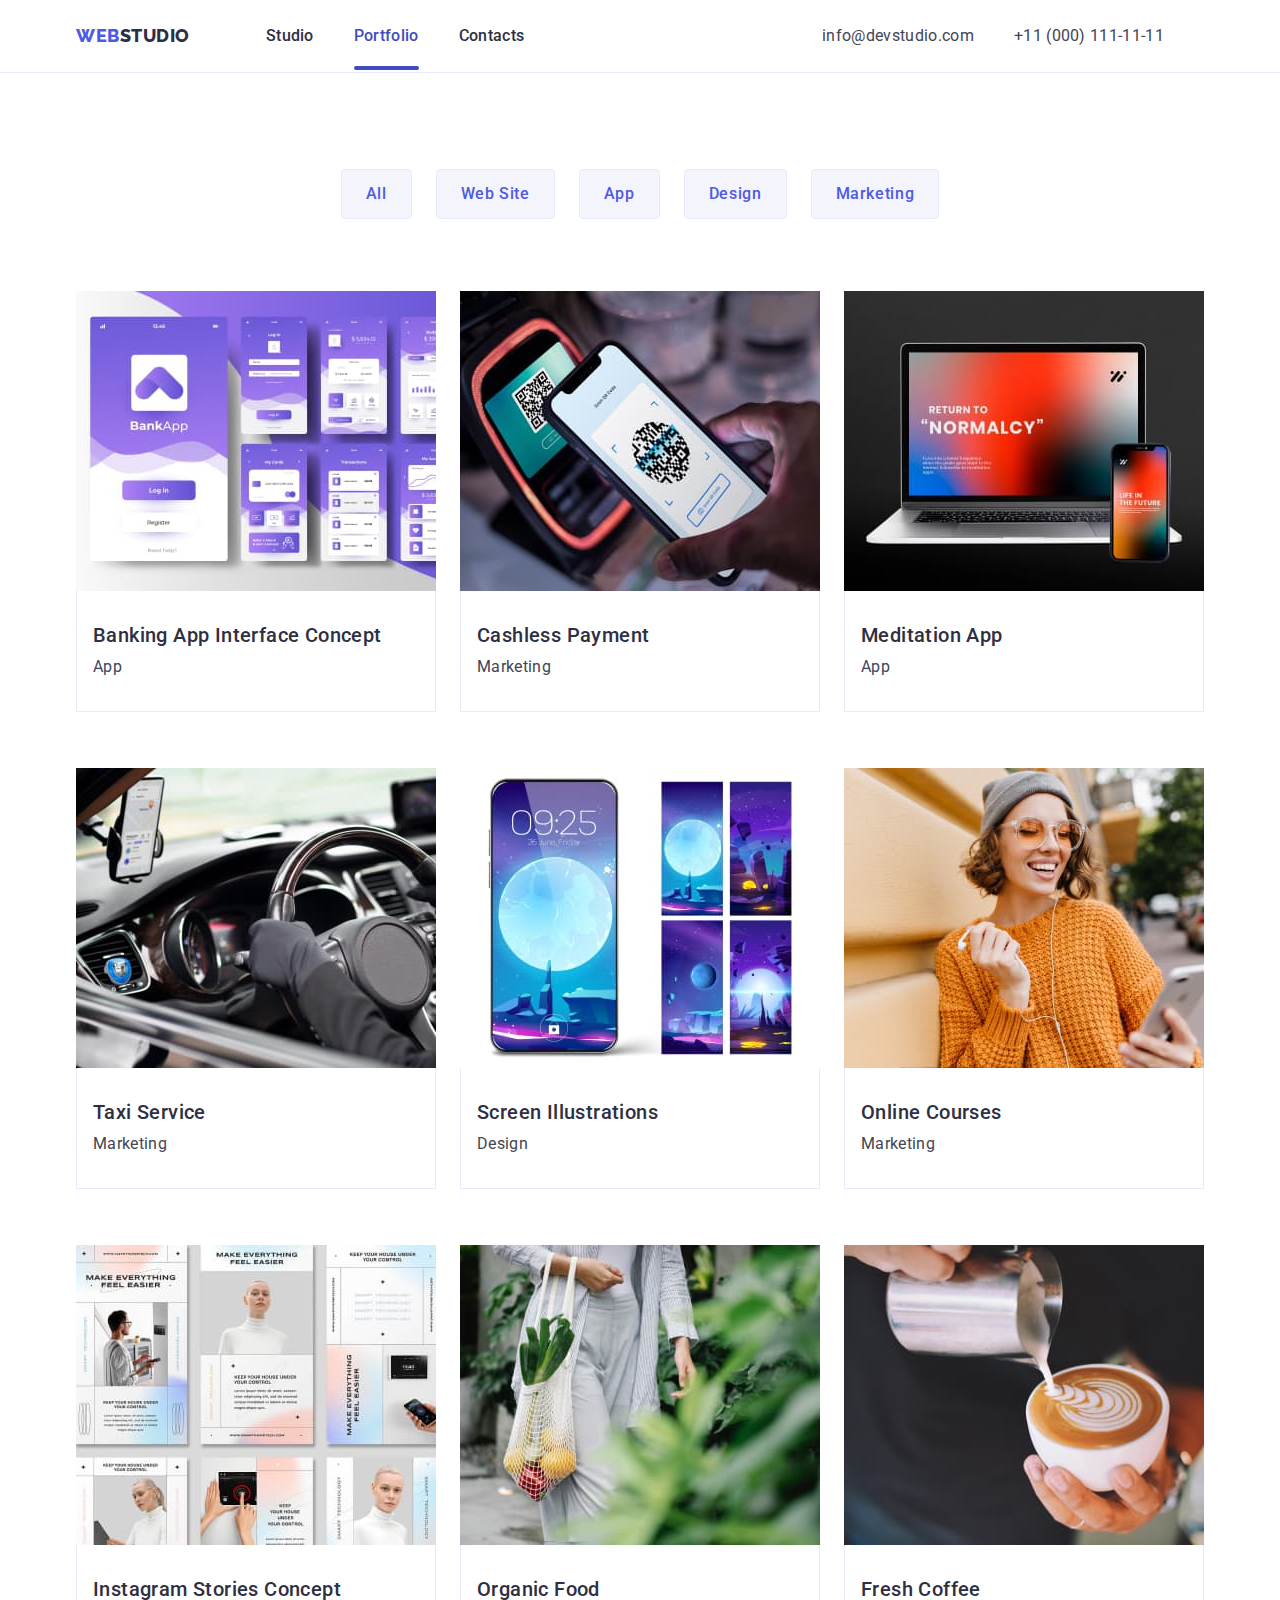
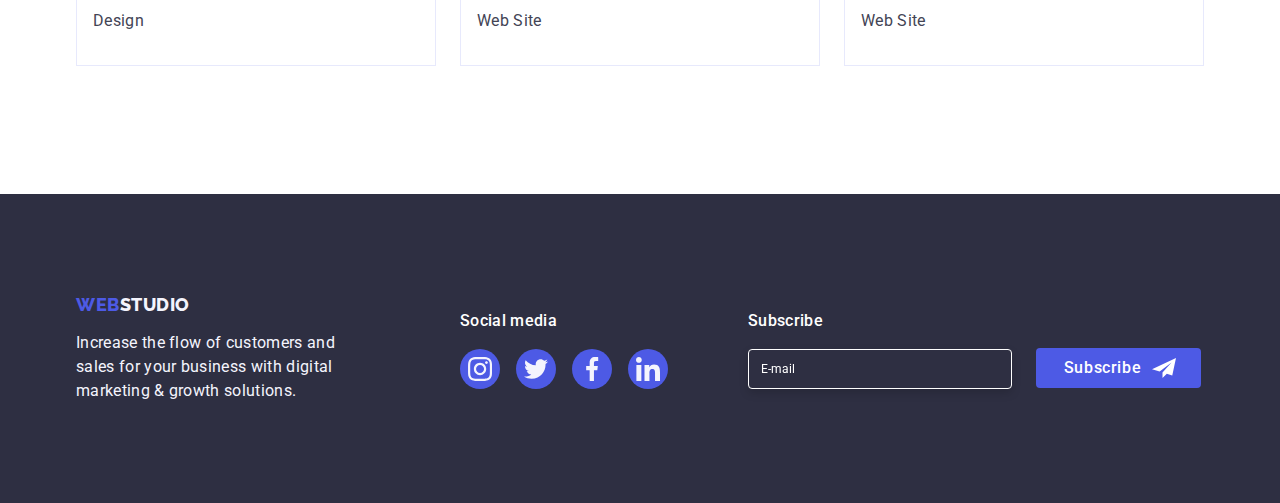
==== commit 07ce9019: "Add files via upload" ====
--- a/portfolio.html
+++ b/portfolio.html
@@ -293,6 +293,26 @@
           </li>
         </ul>
       </div>
+
+      <div class="footer-subscribe">
+        <form action=""></form>
+
+        <p class="footer-subscribe-text">Subscribe</p>
+        <form class="form-subscribe">
+          <label for="" class="label-email" name="input-email">
+            <input type="email" class="email-input" name="input-email" placeholder="E-mail">
+            <button type="submit" class="subscribe-btn">
+              <p class="subscribe-p">Subscribe</p>
+              <svg class="telegram-svg" width="24" height="24">
+                <use href="./images/icons.svg#icon-telegram"></use>
+              </svg>
+            </button>
+          </label>
+
+        </form>
+
+      </div>
+      
     </div>
   </footer>
 
--- a/css/style.css
+++ b/css/style.css
@@ -425,7 +425,7 @@
 
 .footer-container {
   display: flex;
-  align-items: baseline;
+  align-items: center;
 }
 
 .footer {
@@ -906,7 +906,7 @@
   pointer-events: none;
 }
 
-.modal-form{
+.modal-form {
   position: relative;
   margin-top: 16px;
 }
@@ -972,21 +972,30 @@
 
 
 .subscribe-btn {
+  background-color: #4D5AE5;
+  transition: background-color 250ms cubic-bezier(0.4, 0, 0.2, 1);
+  border: none;
+  margin-left: 24px;
+  margin-top: 15px;
+  border-radius: 4px;
   width: 165px;
   height: 40px;
-  background: #4D5AE5;
-  border-radius: 4px;
-  font-family: 'Roboto';
-  font-style: normal;
-  font-weight: 500;
-  font-size: 16px;
-  line-height: 24px;
-  display: flex;
-  align-items: center;
-  text-align: center;
-  letter-spacing: 0.04em;
-  color: #FFFFFF;
-  margin-right: 300px;
+  display: flex;
+  flex-direction: row;
+  justify-content: center;
+  align-items: center;
+  padding: 8px 24px;
+  gap: 16px;
+}
+
+.subscribe-btn:hover {
+  transition: background-color 250ms cubic-bezier(0.4, 0, 0.2, 1);
+  background-color: #404BBF;
+}
+
+.subscribe-btn:focus {
+  transition: background-color 250ms cubic-bezier(0.4, 0, 0.2, 1);
+  background-color: #404BBF;
 }
 
 .footer-subscribe {
@@ -1006,7 +1015,8 @@
 }
 
 .label-email {
-  display: block;
+  display: flex;
+  align-items: flex-end;
   font-family: 'Roboto';
   font-style: normal;
   font-weight: 400;
@@ -1018,6 +1028,7 @@
 }
 
 .email-input {
+  padding-left: 12px;
   margin-top: 16px;
   outline: transparent;
   color: #FFFFFF;
@@ -1029,10 +1040,28 @@
   border-radius: 4px;
 }
 
-.email-input::placeholder{
+.email-input::placeholder {
   color: #FFFFFF;
 }
 
+.subscribe-p {
+  padding-right: 32px;
+  font-family: 'Roboto';
+  font-style: normal;
+  font-weight: 500;
+  font-size: 16px;
+  line-height: 24px;
+  /* identical to box height, or 150% */
+
+  display: flex;
+  align-items: center;
+  text-align: center;
+  letter-spacing: 0.04em;
+
+  /* WHITE */
+
+  color: #FFFFFF;
+}
 
 .telegram-button-text {
   position: relative;
@@ -1052,14 +1081,28 @@
   color: #FFFFFF;
 }
 
-.telegram-icon {
-  position: relative;
-  margin-left: 117px;
-  margin-top: 8px;
-
-
-}
-
+.telegram-svg {
+  display: inline-flex;
+  position: absolute;
+  margin-left: 90px;
+  align-items: center;
+  text-align: center;
+  justify-content: center;
+
+  flex: none;
+  order: 1;
+  flex-grow: 0;
+
+
+}
+
+.modal-text-accept {
+  margin-left: 10px;
+}
+
+.modal-blank-div {
+  display: flex;
+}
 
 
 .modal-send-btn {
@@ -1080,6 +1123,14 @@
   border-radius: 4px;
 }
 
+.modal-send-btn:hover {
+  background-color: #404bbf;
+}
+
+.modal-send-btn:focus {
+  background-color: #404bbf;
+}
+
 .modal-text {
   margin-top: 72px;
   font-family: 'Roboto';
@@ -1111,6 +1162,7 @@
 }
 
 .modal-name-input {
+  padding-left: 35px;
   outline: transparent;
   width: 360px;
   height: 40px;
@@ -1144,18 +1196,33 @@
   fill: #2E2F42;
 }
 
-.modal-blank-div:hover .modal-svg-icon {
+
+.modal-blank-div:hover {
   fill: #4D5AE5;
 }
 
-
-.agreement-label{
-  display: flex ;
+.modal-blank-div:focus .modal-svg-icon {
+  fill: #4D5AE5;
+}
+
+.modal-name-input:hover+.modal-svg-icon {
+  fill: #4d5ae5;
+}
+
+.modal-name-input:focus+.modal-svg-icon {
+  fill: #4d5ae5;
+}
+
+.agreement-label {
+  align-items: center;
+  display: flex;
   margin-left: 12px;
   margin-bottom: 16px;
 }
 
 .text-area-input {
+  padding-top: 6px;
+  padding-left: 12px;
   margin-bottom: 16px;
   outline: transparent;
   width: 360px;
@@ -1175,7 +1242,15 @@
   border: 1px solid #4D5AE5;
 }
 
-.modal-blank-div{
+.text-area-input:hover::placeholder {
+  color: #4d5ae5;
+}
+
+.text-area-input:focus::placeholder {
+  color: #4d5ae5;
+}
+
+.modal-blank-div {
   position: relative;
 }
 
@@ -1197,7 +1272,7 @@
 .modal-label-name {
   display: block;
   margin-top: 8px;
-  margin-bottom: 8px;
+  margin-bottom: 4px;
   font-family: 'Roboto';
   font-style: normal;
   font-weight: 400;
@@ -1210,4 +1285,22 @@
   /* LIGHT SLATE */
 
   color: #8E8F99;
+}
+
+.checkbox-input {
+  appearance: none;
+  display: block;
+  width: 16px;
+  height: 16px;
+  border: 1px solid rgba(46, 47, 66, 0.4);
+  border-radius: 2px;
+  background-image: url("data:image/svg+xml,%0A%3Csvg width='10' height='8' viewBox='0 0 10 8' fill='%23F4F4FD' xmlns='http://www.w3.org/2000/svg'%3E%3Cpath d='M8.44558 0.255056C8.61838 0.089653 8.84834 -0.00178848 9.08693 2.65108e-05C9.32551 0.0018415 9.55407 0.0967713 9.72436 0.264784C9.89466 0.432797 9.99337 0.660752 9.99968 0.900549C10.006 1.14034 9.91939 1.37323 9.75816 1.55005L4.86357 7.70436C4.7794 7.79551 4.67782 7.86865 4.5649 7.91942C4.45198 7.97018 4.33003 7.99754 4.20636 7.99984C4.08268 8.00214 3.95981 7.97935 3.8451 7.93282C3.73038 7.88629 3.62618 7.81698 3.53872 7.72903L0.292827 4.46564C0.202435 4.38096 0.129933 4.27884 0.0796475 4.16537C0.0293621 4.05191 0.00232279 3.92942 0.000143182 3.80522C-0.00203643 3.68102 0.0206883 3.55765 0.0669613 3.44248C0.113234 3.3273 0.182108 3.22267 0.269473 3.13483C0.356838 3.047 0.460905 2.97775 0.575465 2.93123C0.690026 2.88471 0.812734 2.86186 0.936267 2.86405C1.0598 2.86624 1.18163 2.89343 1.29449 2.94398C1.40734 2.99454 1.50892 3.06743 1.59315 3.15831L4.16189 5.73967L8.42227 0.28219C8.42994 0.272694 8.43813 0.263635 8.4468 0.255056H8.44558Z' fill='%23F4F4FD'/%3E%3C/svg%3E%0A");
+  background-position: center;
+  background-repeat: no-repeat;
+}
+
+
+.checkbox-input:checked {
+  background-color: #404BBF;
+  border-color: #404BBF;
 }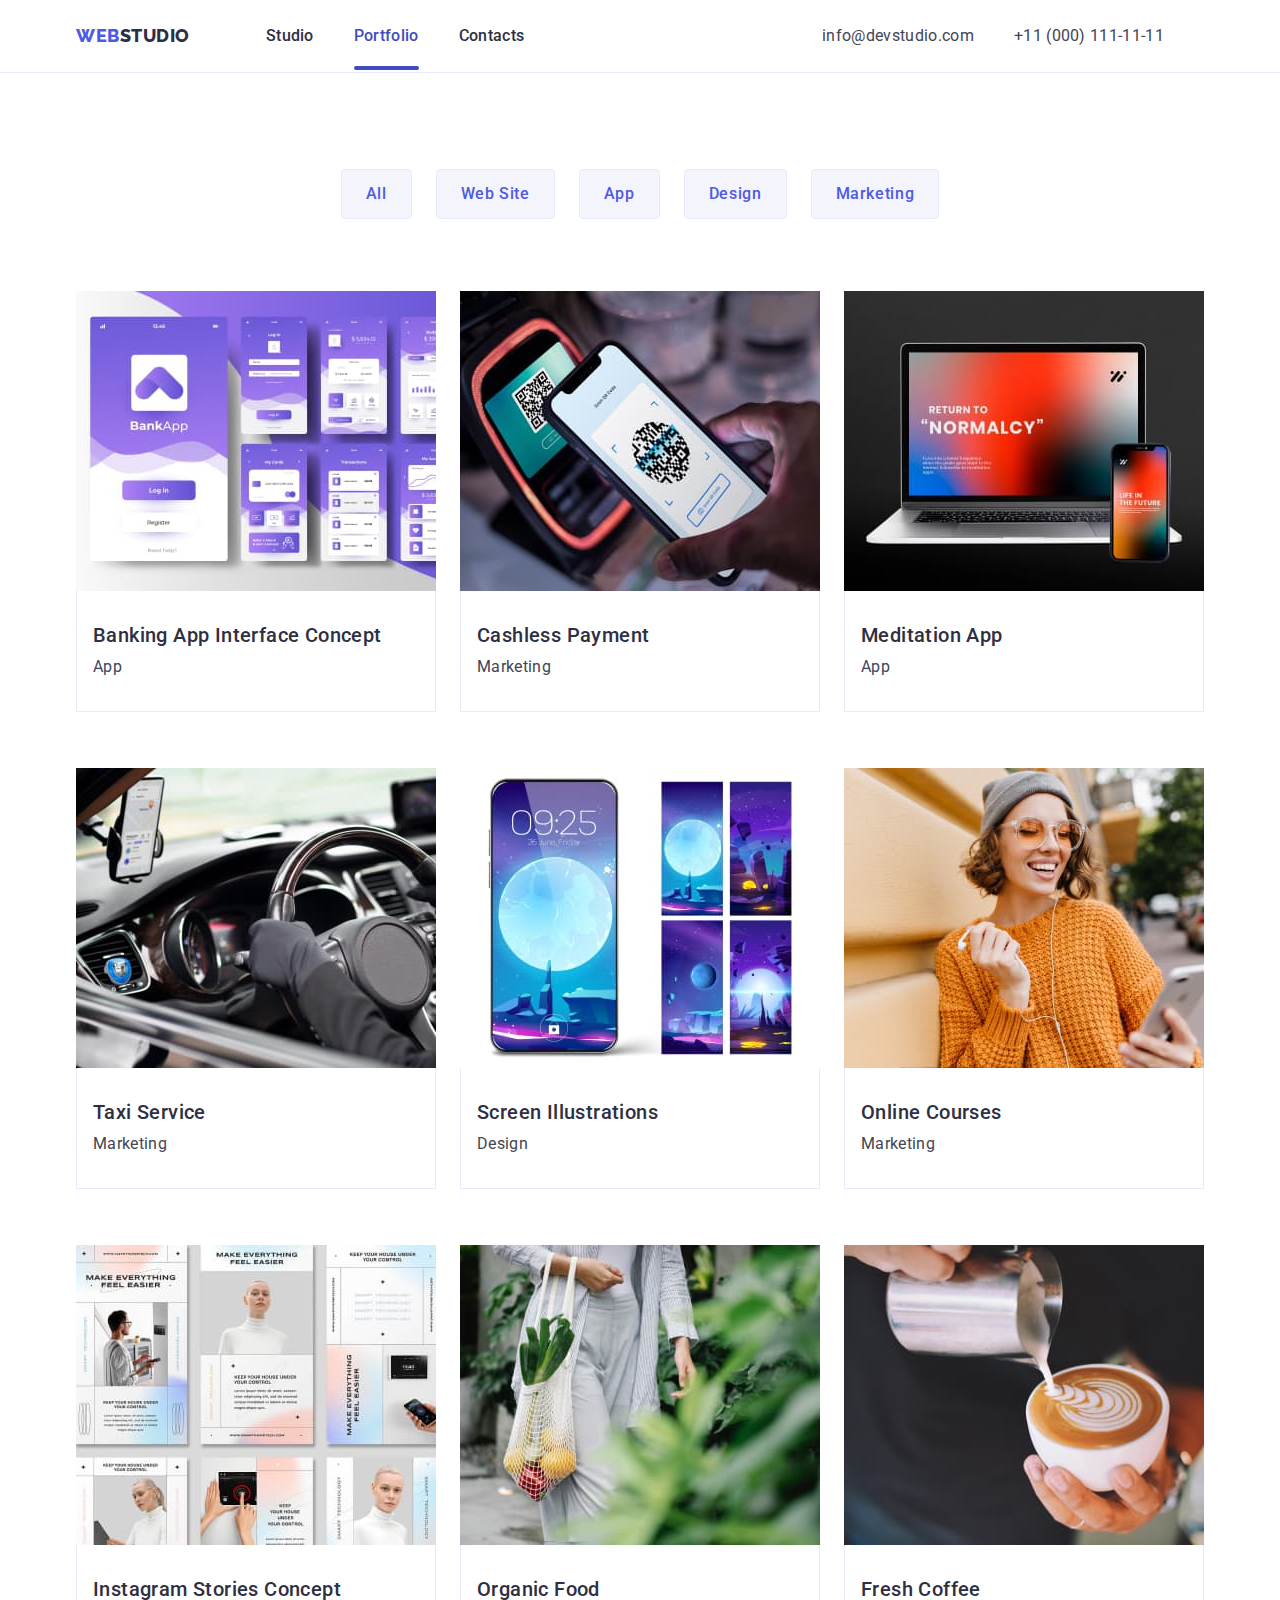
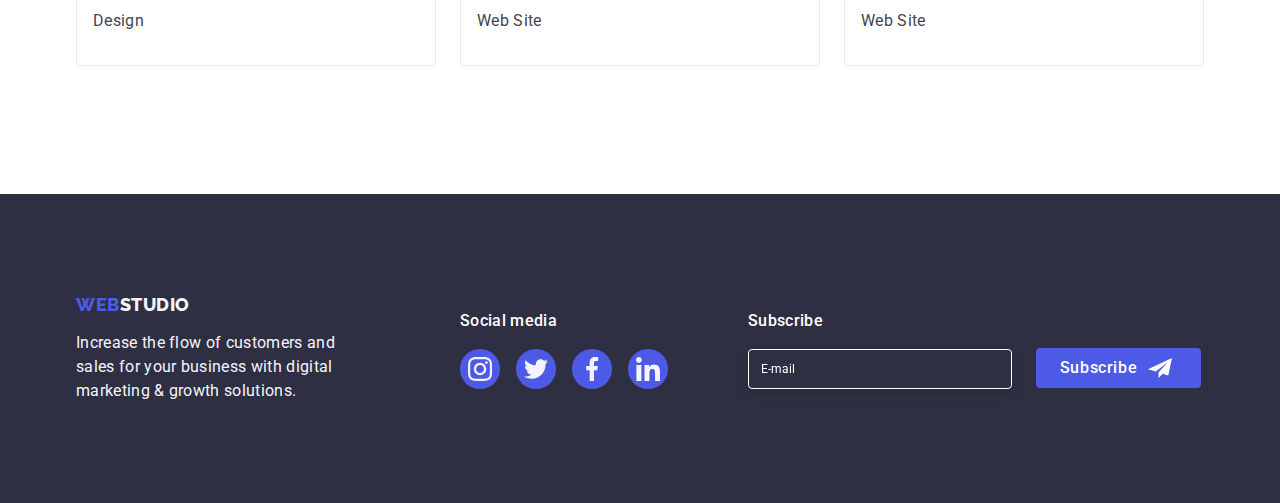
==== commit 6fa17c8a: "Add files via upload" ====
--- a/portfolio.html
+++ b/portfolio.html
@@ -77,7 +77,8 @@
             <a class="apps-item-link link" href="">
               <div class="foto-item-portfolio">
                 <img src="./images/concept-foto.jpg" alt="concept-foto" width="360" height="300" />
-                <p class="foto-item-portfolio-text">14 Stylish and User-Friendly App Design Concepts · Task Manager App · Calorie Tracker App · Exotic Fruit Ecommerce App · Cloud Storage App</p>
+                <p class="foto-item-portfolio-text">14 Stylish and User-Friendly App Design Concepts · Task Manager App
+                  · Calorie Tracker App · Exotic Fruit Ecommerce App · Cloud Storage App</p>
               </div>
               <div class="app-div">
                 <h2 class="second-title">Banking App Interface Concept</h2>
@@ -88,9 +89,10 @@
           <li class="apps-list-item">
             <a class="apps-item-link link" href="">
               <div class="foto-item-portfolio">
-              <img src="./images/payment-foto.jpg" alt="payment-foto" width="360" height="300" />
-              <p class="foto-item-portfolio-text">14 Stylish and User-Friendly App Design Concepts · Task Manager App · Calorie Tracker App · Exotic Fruit Ecommerce App · Cloud Storage App</p>
-            </div>
+                <img src="./images/payment-foto.jpg" alt="payment-foto" width="360" height="300" />
+                <p class="foto-item-portfolio-text">14 Stylish and User-Friendly App Design Concepts · Task Manager App
+                  · Calorie Tracker App · Exotic Fruit Ecommerce App · Cloud Storage App</p>
+              </div>
               <div class="app-div">
                 <h2 class="second-title">Cashless Payment</h2>
                 <p class="p-p-item">Marketing</p>
@@ -101,9 +103,10 @@
           <li class="apps-list-item">
             <a class="apps-item-link link" href="">
               <div class="foto-item-portfolio">
-              <img src="./images/meditation-app-foto.jpg" alt="meditation-app-foto" width="360" height="300" />
-              <p class="foto-item-portfolio-text">14 Stylish and User-Friendly App Design Concepts · Task Manager App · Calorie Tracker App · Exotic Fruit Ecommerce App · Cloud Storage App</p>
-            </div>
+                <img src="./images/meditation-app-foto.jpg" alt="meditation-app-foto" width="360" height="300" />
+                <p class="foto-item-portfolio-text">14 Stylish and User-Friendly App Design Concepts · Task Manager App
+                  · Calorie Tracker App · Exotic Fruit Ecommerce App · Cloud Storage App</p>
+              </div>
               <div class="app-div">
                 <h2 class="second-title">Meditation App</h2>
                 <p class="p-p-item">App</p>
@@ -114,9 +117,10 @@
           <li class="apps-list-item">
             <a class="apps-item-link link" href="">
               <div class="foto-item-portfolio">
-              <img src="./images/taxi-service.jpg" alt="taxi-service" width="360" height="300" />
-              <p class="foto-item-portfolio-text">14 Stylish and User-Friendly App Design Concepts · Task Manager App · Calorie Tracker App · Exotic Fruit Ecommerce App · Cloud Storage App</p>
-            </div>
+                <img src="./images/taxi-service.jpg" alt="taxi-service" width="360" height="300" />
+                <p class="foto-item-portfolio-text">14 Stylish and User-Friendly App Design Concepts · Task Manager App
+                  · Calorie Tracker App · Exotic Fruit Ecommerce App · Cloud Storage App</p>
+              </div>
               <div class="app-div">
                 <h2 class="second-title">Taxi Service</h2>
                 <p class="p-p-item">Marketing</p>
@@ -127,9 +131,10 @@
           <li class="apps-list-item">
             <a class="apps-item-link link" href="">
               <div class="foto-item-portfolio">
-              <img src="./images/illustrations.jpg" alt="illustrations" width="360" height="300" />
-              <p class="foto-item-portfolio-text">14 Stylish and User-Friendly App Design Concepts · Task Manager App · Calorie Tracker App · Exotic Fruit Ecommerce App · Cloud Storage App</p>
-            </div>
+                <img src="./images/illustrations.jpg" alt="illustrations" width="360" height="300" />
+                <p class="foto-item-portfolio-text">14 Stylish and User-Friendly App Design Concepts · Task Manager App
+                  · Calorie Tracker App · Exotic Fruit Ecommerce App · Cloud Storage App</p>
+              </div>
               <div class="app-div">
                 <h2 class="second-title">Screen Illustrations</h2>
                 <p class="p-p-item">Design</p>
@@ -140,9 +145,10 @@
           <li class="apps-list-item">
             <a class="apps-item-link link" href="">
               <div class="foto-item-portfolio">
-              <img src="./images/online-courses.jpg" alt="online-courses" width="360" height="300" />
-              <p class="foto-item-portfolio-text">14 Stylish and User-Friendly App Design Concepts · Task Manager App · Calorie Tracker App · Exotic Fruit Ecommerce App · Cloud Storage App</p>
-            </div>
+                <img src="./images/online-courses.jpg" alt="online-courses" width="360" height="300" />
+                <p class="foto-item-portfolio-text">14 Stylish and User-Friendly App Design Concepts · Task Manager App
+                  · Calorie Tracker App · Exotic Fruit Ecommerce App · Cloud Storage App</p>
+              </div>
               <div class="app-div">
                 <h2 class="second-title">Online Courses</h2>
                 <p class="p-p-item">Marketing</p>
@@ -153,9 +159,10 @@
           <li class="apps-list-item">
             <a class="apps-item-link link" href="">
               <div class="foto-item-portfolio">
-              <img src="./images/stories-concept.jpg" alt="stories-concept" width="360" height="300" />
-              <p class="foto-item-portfolio-text">14 Stylish and User-Friendly App Design Concepts · Task Manager App · Calorie Tracker App · Exotic Fruit Ecommerce App · Cloud Storage App</p>
-            </div>
+                <img src="./images/stories-concept.jpg" alt="stories-concept" width="360" height="300" />
+                <p class="foto-item-portfolio-text">14 Stylish and User-Friendly App Design Concepts · Task Manager App
+                  · Calorie Tracker App · Exotic Fruit Ecommerce App · Cloud Storage App</p>
+              </div>
               <div class="app-div">
                 <h2 class="second-title">Instagram Stories Concept</h2>
                 <p class="p-p-item">Design</p>
@@ -166,9 +173,10 @@
           <li class="apps-list-item">
             <a class="apps-item-link link" href="">
               <div class="foto-item-portfolio">
-              <img src="./images/organic-food.jpg" alt="organic-food" width="360" height="300" />
-              <p class="foto-item-portfolio-text">14 Stylish and User-Friendly App Design Concepts · Task Manager App · Calorie Tracker App · Exotic Fruit Ecommerce App · Cloud Storage App</p>
-            </div>
+                <img src="./images/organic-food.jpg" alt="organic-food" width="360" height="300" />
+                <p class="foto-item-portfolio-text">14 Stylish and User-Friendly App Design Concepts · Task Manager App
+                  · Calorie Tracker App · Exotic Fruit Ecommerce App · Cloud Storage App</p>
+              </div>
               <div class="app-div">
                 <h2 class="second-title">Organic Food</h2>
                 <p class="p-p-item">Web Site</p>
@@ -179,9 +187,10 @@
           <li class="apps-list-item">
             <a class="apps-item-link link" href="">
               <div class="foto-item-portfolio">
-              <img src="./images/coffee.jpg" alt="coffee" width="360" height="300" />
-              <p class="foto-item-portfolio-text">14 Stylish and User-Friendly App Design Concepts · Task Manager App · Calorie Tracker App · Exotic Fruit Ecommerce App · Cloud Storage App</p>
-            </div>
+                <img src="./images/coffee.jpg" alt="coffee" width="360" height="300" />
+                <p class="foto-item-portfolio-text">14 Stylish and User-Friendly App Design Concepts · Task Manager App
+                  · Calorie Tracker App · Exotic Fruit Ecommerce App · Cloud Storage App</p>
+              </div>
               <div class="app-div">
                 <h2 class="second-title">Fresh Coffee</h2>
                 <p class="p-p-item">Web Site</p>
@@ -295,27 +304,26 @@
       </div>
 
       <div class="footer-subscribe">
-        <form action=""></form>
+        <form></form>
 
         <p class="footer-subscribe-text">Subscribe</p>
         <form class="form-subscribe">
-          <label for="" class="label-email" name="input-email">
-            <input type="email" class="email-input" name="input-email" placeholder="E-mail">
-            <button type="submit" class="subscribe-btn">
-              <p class="subscribe-p">Subscribe</p>
-              <svg class="telegram-svg" width="24" height="24">
-                <use href="./images/icons.svg#icon-telegram"></use>
-              </svg>
-            </button>
+          <label for="input_email" class="label-email">
+            <input type="email" class="email-input" name="input-email" id="input_email" placeholder="E-mail">
           </label>
-
+          <button type="submit" class="subscribe-btn">
+            <span class="subscribe-p">Subscribe</span>
+            <svg class="telegram-svg" width="24" height="24">
+              <use href="./images/icons.svg#icon-telegram"></use>
+            </svg>
+          </button>
         </form>
 
       </div>
-      
+
     </div>
   </footer>
 
 </body>
 
-</html>
+</html>--- a/css/style.css
+++ b/css/style.css
@@ -971,6 +971,10 @@
 /* SUBSCRIBE */
 
 
+.form-subscribe{
+  display: flex;
+}
+
 .subscribe-btn {
   background-color: #4D5AE5;
   transition: background-color 250ms cubic-bezier(0.4, 0, 0.2, 1);
@@ -986,6 +990,23 @@
   align-items: center;
   padding: 8px 24px;
   gap: 16px;
+
+  padding-right: 32px;
+  font-family: 'Roboto';
+  font-style: normal;
+  font-weight: 500;
+  font-size: 16px;
+  line-height: 24px;
+  /* identical to box height, or 150% */
+
+  display: flex;
+  align-items: center;
+  text-align: center;
+  letter-spacing: 0.04em;
+
+  /* WHITE */
+
+  color: #FFFFFF;
 }
 
 .subscribe-btn:hover {
@@ -1100,7 +1121,7 @@
   margin-left: 10px;
 }
 
-.modal-blank-div {
+.modal-blank-agreement {
   display: flex;
 }
 
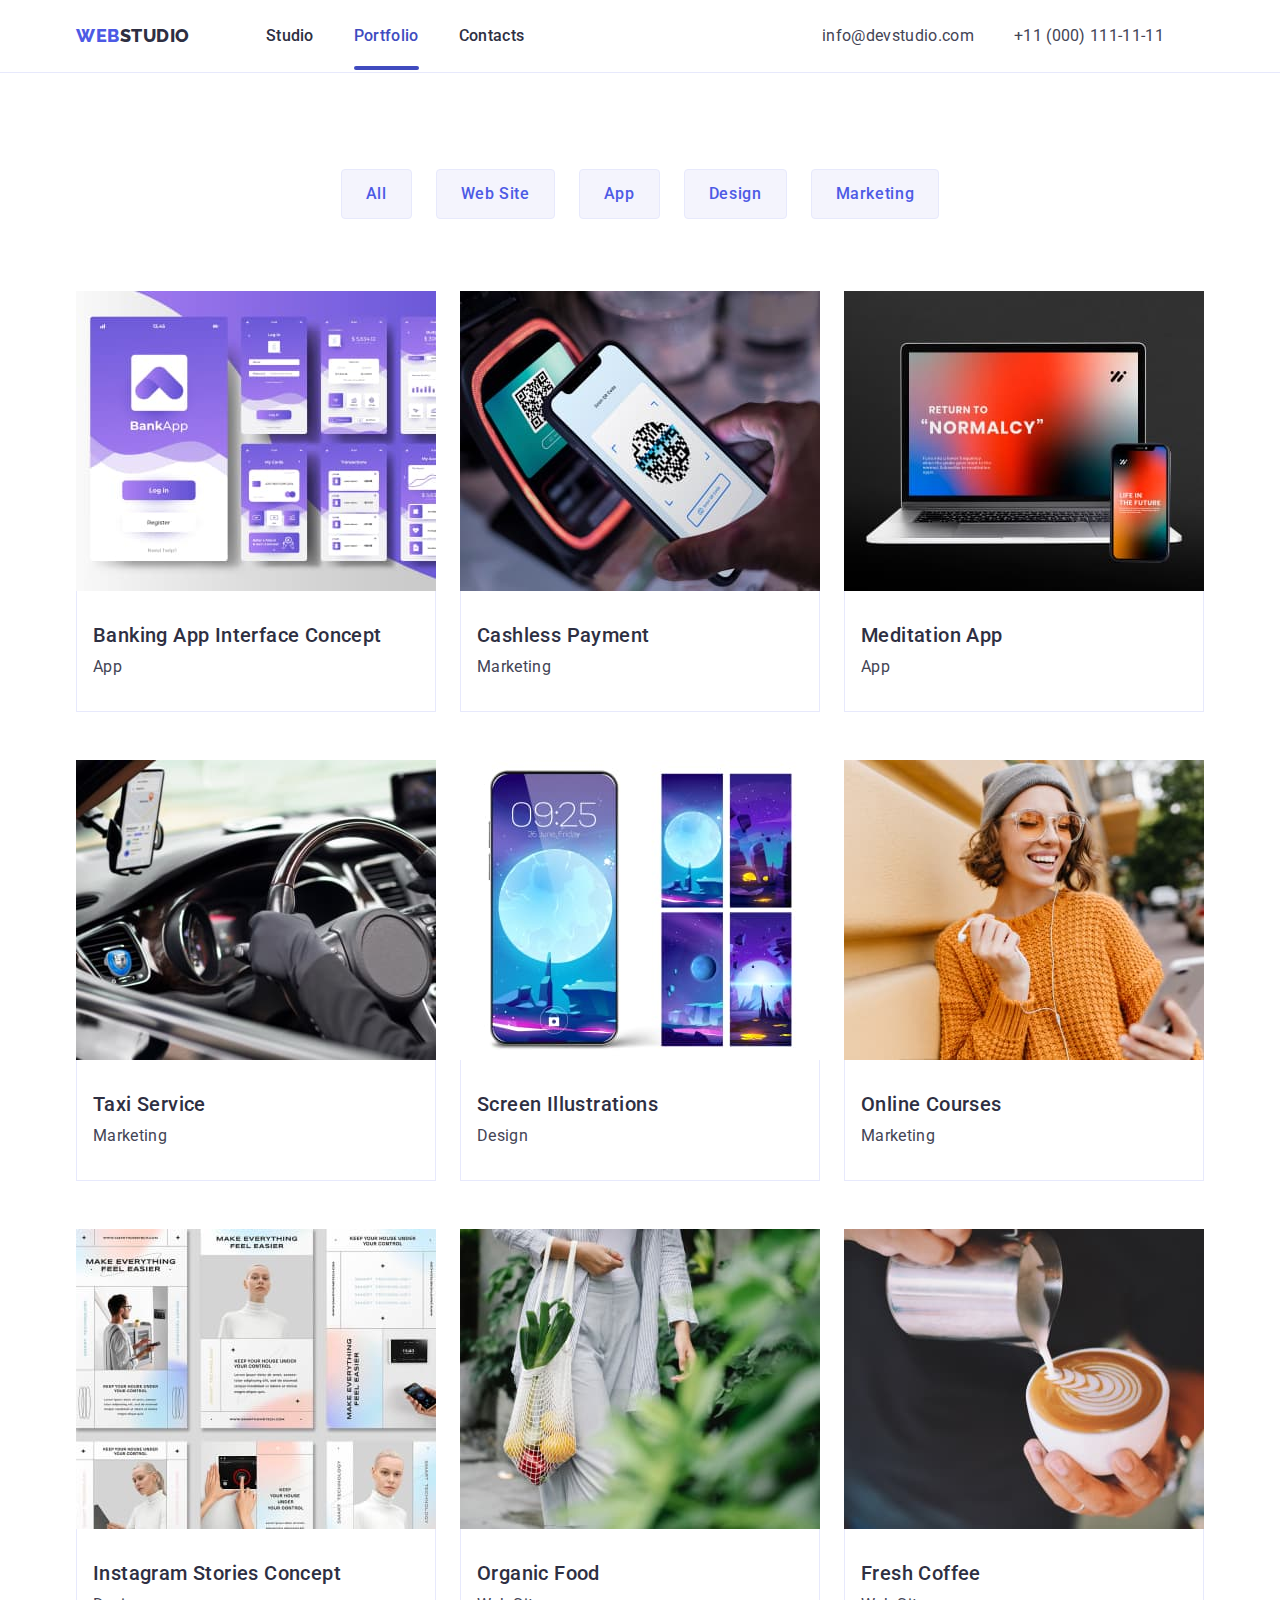
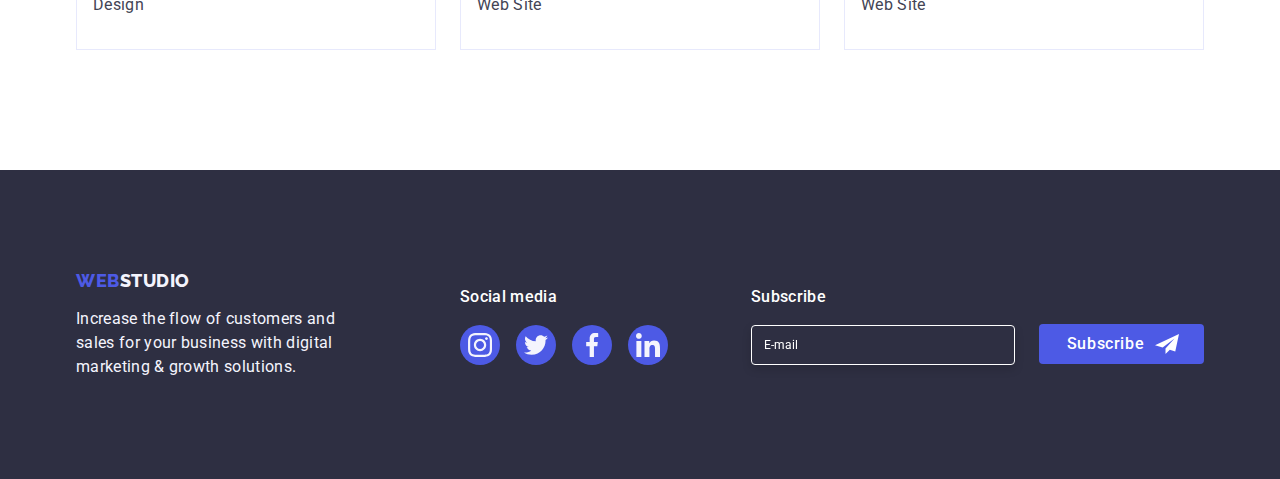
==== commit 96ff1a58: "Add files via upload" ====
--- a/portfolio.html
+++ b/portfolio.html
@@ -77,8 +77,7 @@
             <a class="apps-item-link link" href="">
               <div class="foto-item-portfolio">
                 <img src="./images/concept-foto.jpg" alt="concept-foto" width="360" height="300" />
-                <p class="foto-item-portfolio-text">14 Stylish and User-Friendly App Design Concepts · Task Manager App
-                  · Calorie Tracker App · Exotic Fruit Ecommerce App · Cloud Storage App</p>
+                <p class="foto-item-portfolio-text">14 Stylish and User-Friendly App Design Concepts · Task Manager App · Calorie Tracker App · Exotic Fruit Ecommerce App · Cloud Storage App</p>
               </div>
               <div class="app-div">
                 <h2 class="second-title">Banking App Interface Concept</h2>
@@ -89,10 +88,9 @@
           <li class="apps-list-item">
             <a class="apps-item-link link" href="">
               <div class="foto-item-portfolio">
-                <img src="./images/payment-foto.jpg" alt="payment-foto" width="360" height="300" />
-                <p class="foto-item-portfolio-text">14 Stylish and User-Friendly App Design Concepts · Task Manager App
-                  · Calorie Tracker App · Exotic Fruit Ecommerce App · Cloud Storage App</p>
-              </div>
+              <img src="./images/payment-foto.jpg" alt="payment-foto" width="360" height="300" />
+              <p class="foto-item-portfolio-text">14 Stylish and User-Friendly App Design Concepts · Task Manager App · Calorie Tracker App · Exotic Fruit Ecommerce App · Cloud Storage App</p>
+            </div>
               <div class="app-div">
                 <h2 class="second-title">Cashless Payment</h2>
                 <p class="p-p-item">Marketing</p>
@@ -103,10 +101,9 @@
           <li class="apps-list-item">
             <a class="apps-item-link link" href="">
               <div class="foto-item-portfolio">
-                <img src="./images/meditation-app-foto.jpg" alt="meditation-app-foto" width="360" height="300" />
-                <p class="foto-item-portfolio-text">14 Stylish and User-Friendly App Design Concepts · Task Manager App
-                  · Calorie Tracker App · Exotic Fruit Ecommerce App · Cloud Storage App</p>
-              </div>
+              <img src="./images/meditation-app-foto.jpg" alt="meditation-app-foto" width="360" height="300" />
+              <p class="foto-item-portfolio-text">14 Stylish and User-Friendly App Design Concepts · Task Manager App · Calorie Tracker App · Exotic Fruit Ecommerce App · Cloud Storage App</p>
+            </div>
               <div class="app-div">
                 <h2 class="second-title">Meditation App</h2>
                 <p class="p-p-item">App</p>
@@ -117,10 +114,9 @@
           <li class="apps-list-item">
             <a class="apps-item-link link" href="">
               <div class="foto-item-portfolio">
-                <img src="./images/taxi-service.jpg" alt="taxi-service" width="360" height="300" />
-                <p class="foto-item-portfolio-text">14 Stylish and User-Friendly App Design Concepts · Task Manager App
-                  · Calorie Tracker App · Exotic Fruit Ecommerce App · Cloud Storage App</p>
-              </div>
+              <img src="./images/taxi-service.jpg" alt="taxi-service" width="360" height="300" />
+              <p class="foto-item-portfolio-text">14 Stylish and User-Friendly App Design Concepts · Task Manager App · Calorie Tracker App · Exotic Fruit Ecommerce App · Cloud Storage App</p>
+            </div>
               <div class="app-div">
                 <h2 class="second-title">Taxi Service</h2>
                 <p class="p-p-item">Marketing</p>
@@ -131,10 +127,9 @@
           <li class="apps-list-item">
             <a class="apps-item-link link" href="">
               <div class="foto-item-portfolio">
-                <img src="./images/illustrations.jpg" alt="illustrations" width="360" height="300" />
-                <p class="foto-item-portfolio-text">14 Stylish and User-Friendly App Design Concepts · Task Manager App
-                  · Calorie Tracker App · Exotic Fruit Ecommerce App · Cloud Storage App</p>
-              </div>
+              <img src="./images/illustrations.jpg" alt="illustrations" width="360" height="300" />
+              <p class="foto-item-portfolio-text">14 Stylish and User-Friendly App Design Concepts · Task Manager App · Calorie Tracker App · Exotic Fruit Ecommerce App · Cloud Storage App</p>
+            </div>
               <div class="app-div">
                 <h2 class="second-title">Screen Illustrations</h2>
                 <p class="p-p-item">Design</p>
@@ -145,10 +140,9 @@
           <li class="apps-list-item">
             <a class="apps-item-link link" href="">
               <div class="foto-item-portfolio">
-                <img src="./images/online-courses.jpg" alt="online-courses" width="360" height="300" />
-                <p class="foto-item-portfolio-text">14 Stylish and User-Friendly App Design Concepts · Task Manager App
-                  · Calorie Tracker App · Exotic Fruit Ecommerce App · Cloud Storage App</p>
-              </div>
+              <img src="./images/online-courses.jpg" alt="online-courses" width="360" height="300" />
+              <p class="foto-item-portfolio-text">14 Stylish and User-Friendly App Design Concepts · Task Manager App · Calorie Tracker App · Exotic Fruit Ecommerce App · Cloud Storage App</p>
+            </div>
               <div class="app-div">
                 <h2 class="second-title">Online Courses</h2>
                 <p class="p-p-item">Marketing</p>
@@ -159,10 +153,9 @@
           <li class="apps-list-item">
             <a class="apps-item-link link" href="">
               <div class="foto-item-portfolio">
-                <img src="./images/stories-concept.jpg" alt="stories-concept" width="360" height="300" />
-                <p class="foto-item-portfolio-text">14 Stylish and User-Friendly App Design Concepts · Task Manager App
-                  · Calorie Tracker App · Exotic Fruit Ecommerce App · Cloud Storage App</p>
-              </div>
+              <img src="./images/stories-concept.jpg" alt="stories-concept" width="360" height="300" />
+              <p class="foto-item-portfolio-text">14 Stylish and User-Friendly App Design Concepts · Task Manager App · Calorie Tracker App · Exotic Fruit Ecommerce App · Cloud Storage App</p>
+            </div>
               <div class="app-div">
                 <h2 class="second-title">Instagram Stories Concept</h2>
                 <p class="p-p-item">Design</p>
@@ -173,10 +166,9 @@
           <li class="apps-list-item">
             <a class="apps-item-link link" href="">
               <div class="foto-item-portfolio">
-                <img src="./images/organic-food.jpg" alt="organic-food" width="360" height="300" />
-                <p class="foto-item-portfolio-text">14 Stylish and User-Friendly App Design Concepts · Task Manager App
-                  · Calorie Tracker App · Exotic Fruit Ecommerce App · Cloud Storage App</p>
-              </div>
+              <img src="./images/organic-food.jpg" alt="organic-food" width="360" height="300" />
+              <p class="foto-item-portfolio-text">14 Stylish and User-Friendly App Design Concepts · Task Manager App · Calorie Tracker App · Exotic Fruit Ecommerce App · Cloud Storage App</p>
+            </div>
               <div class="app-div">
                 <h2 class="second-title">Organic Food</h2>
                 <p class="p-p-item">Web Site</p>
@@ -187,10 +179,9 @@
           <li class="apps-list-item">
             <a class="apps-item-link link" href="">
               <div class="foto-item-portfolio">
-                <img src="./images/coffee.jpg" alt="coffee" width="360" height="300" />
-                <p class="foto-item-portfolio-text">14 Stylish and User-Friendly App Design Concepts · Task Manager App
-                  · Calorie Tracker App · Exotic Fruit Ecommerce App · Cloud Storage App</p>
-              </div>
+              <img src="./images/coffee.jpg" alt="coffee" width="360" height="300" />
+              <p class="foto-item-portfolio-text">14 Stylish and User-Friendly App Design Concepts · Task Manager App · Calorie Tracker App · Exotic Fruit Ecommerce App · Cloud Storage App</p>
+            </div>
               <div class="app-div">
                 <h2 class="second-title">Fresh Coffee</h2>
                 <p class="p-p-item">Web Site</p>
@@ -304,26 +295,27 @@
       </div>
 
       <div class="footer-subscribe">
-        <form></form>
+        <form action=""></form>
 
         <p class="footer-subscribe-text">Subscribe</p>
         <form class="form-subscribe">
-          <label for="input_email" class="label-email">
-            <input type="email" class="email-input" name="input-email" id="input_email" placeholder="E-mail">
+          <label for="" class="label-email" name="input-email">
+            <input type="email" class="email-input" name="input-email" placeholder="E-mail">
+            <button type="submit" class="subscribe-btn">
+              <p class="subscribe-p">Subscribe</p>
+              <svg class="telegram-svg" width="24" height="24">
+                <use href="./images/icons.svg#icon-telegram"></use>
+              </svg>
+            </button>
           </label>
-          <button type="submit" class="subscribe-btn">
-            <span class="subscribe-p">Subscribe</span>
-            <svg class="telegram-svg" width="24" height="24">
-              <use href="./images/icons.svg#icon-telegram"></use>
-            </svg>
-          </button>
+
         </form>
 
       </div>
-
+      
     </div>
   </footer>
 
 </body>
 
-</html>+</html>
--- a/css/style.css
+++ b/css/style.css
@@ -650,7 +650,6 @@
 }
 
 .apps-item-link:hover {
-  border: 1px solid #f4f4fd;
   box-shadow: 0px 1px 6px rgba(46, 47, 66, 0.08),
     0px 1px 1px rgba(46, 47, 66, 0.16), 0px 2px 1px rgba(46, 47, 66, 0.08);
 }
@@ -663,7 +662,6 @@
   padding: 32px 16px;
   border: 1px solid #e7e9fc;
   border-top: none;
-  margin-bottom: 8px;
 }
 
 
@@ -873,7 +871,7 @@
 }
 
 .footer-container-social-two {
-  margin-right: 80px;
+  margin-right: auto;
   gap: 16px;
 }
 
@@ -912,7 +910,10 @@
 }
 
 .modal-blank-open {
+  padding-top: 72px;
   padding-left: 24px;
+  padding-right: 24px;
+  padding-bottom: 24px;
   position: absolute;
   top: 50%;
   left: 50%;
@@ -971,10 +972,6 @@
 /* SUBSCRIBE */
 
 
-.form-subscribe{
-  display: flex;
-}
-
 .subscribe-btn {
   background-color: #4D5AE5;
   transition: background-color 250ms cubic-bezier(0.4, 0, 0.2, 1);
@@ -990,23 +987,6 @@
   align-items: center;
   padding: 8px 24px;
   gap: 16px;
-
-  padding-right: 32px;
-  font-family: 'Roboto';
-  font-style: normal;
-  font-weight: 500;
-  font-size: 16px;
-  line-height: 24px;
-  /* identical to box height, or 150% */
-
-  display: flex;
-  align-items: center;
-  text-align: center;
-  letter-spacing: 0.04em;
-
-  /* WHITE */
-
-  color: #FFFFFF;
 }
 
 .subscribe-btn:hover {
@@ -1121,7 +1101,7 @@
   margin-left: 10px;
 }
 
-.modal-blank-agreement {
+.modal-blank-div {
   display: flex;
 }
 
@@ -1153,7 +1133,6 @@
 }
 
 .modal-text {
-  margin-top: 72px;
   font-family: 'Roboto';
   font-style: normal;
   font-weight: 500;
@@ -1237,11 +1216,11 @@
 .agreement-label {
   align-items: center;
   display: flex;
-  margin-left: 12px;
-  margin-bottom: 16px;
+  margin-bottom: 24px;
 }
 
 .text-area-input {
+  resize: none;
   padding-top: 6px;
   padding-left: 12px;
   margin-bottom: 16px;
